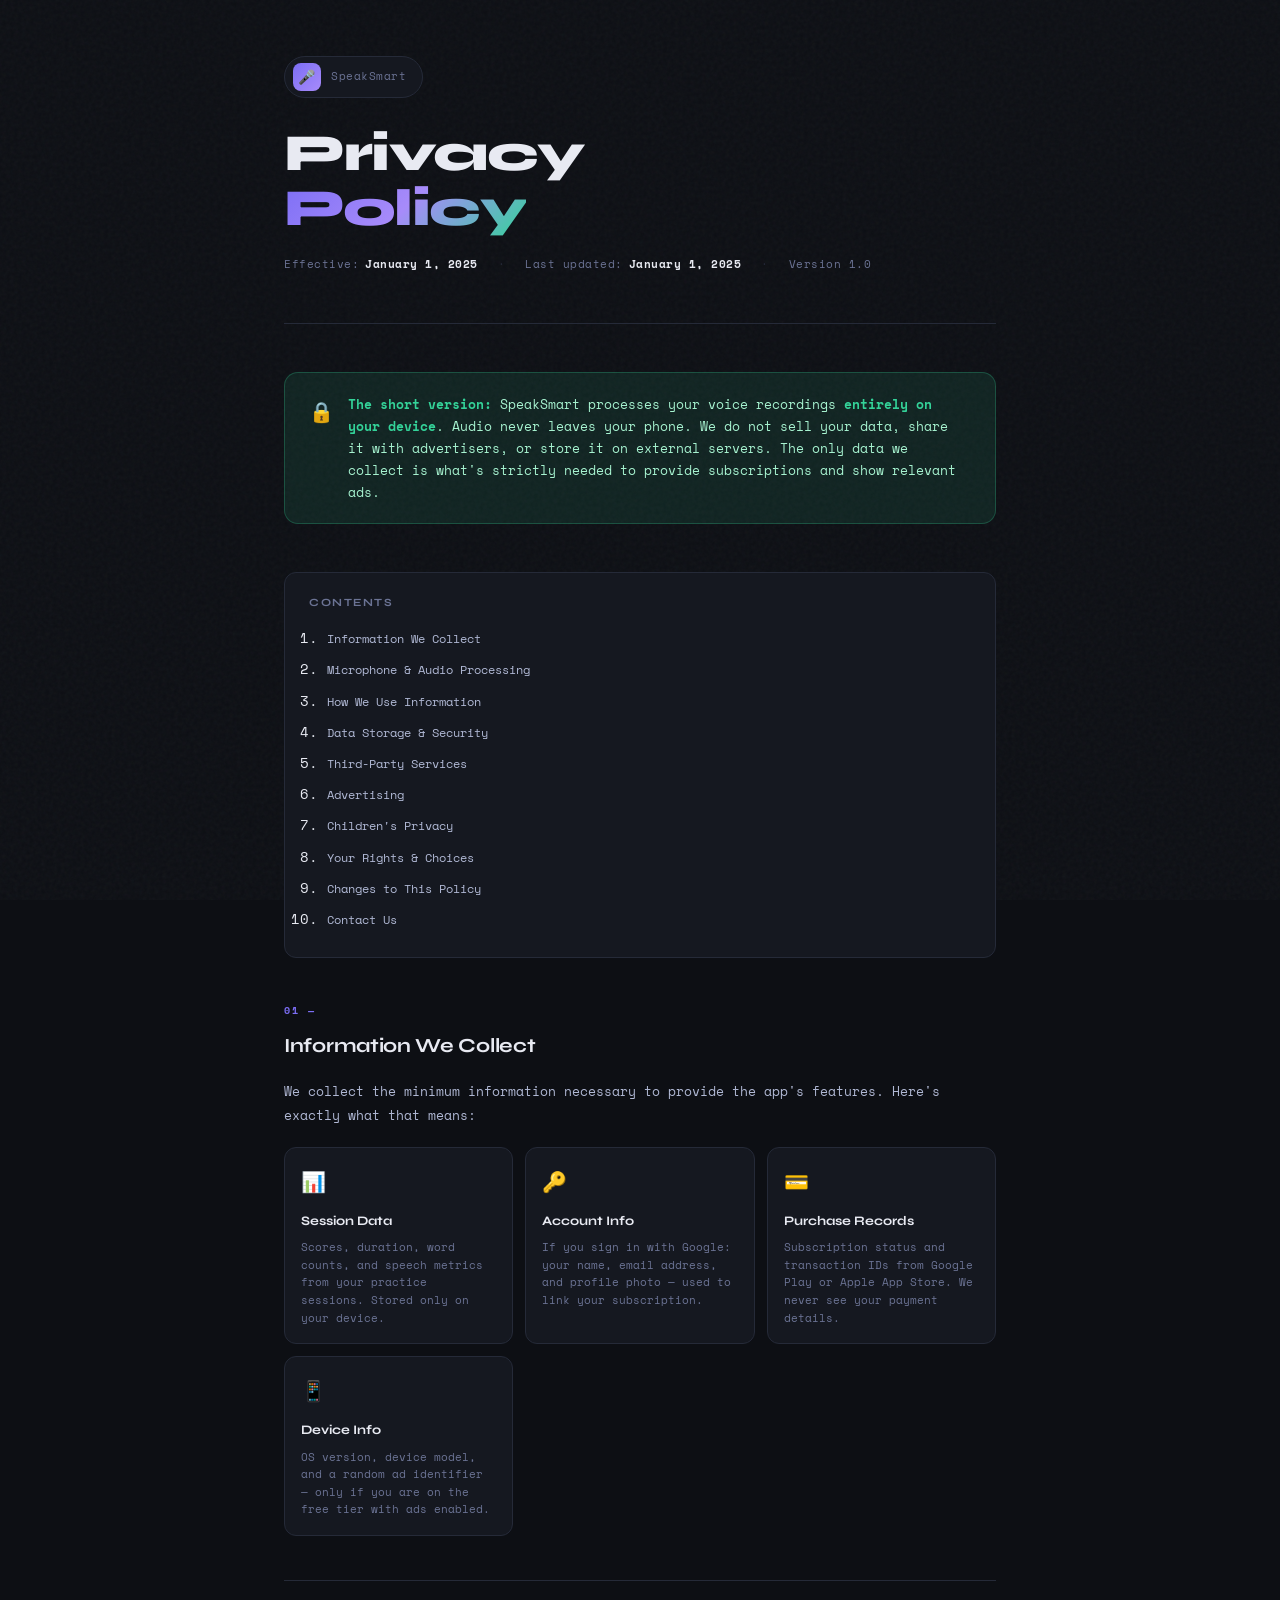
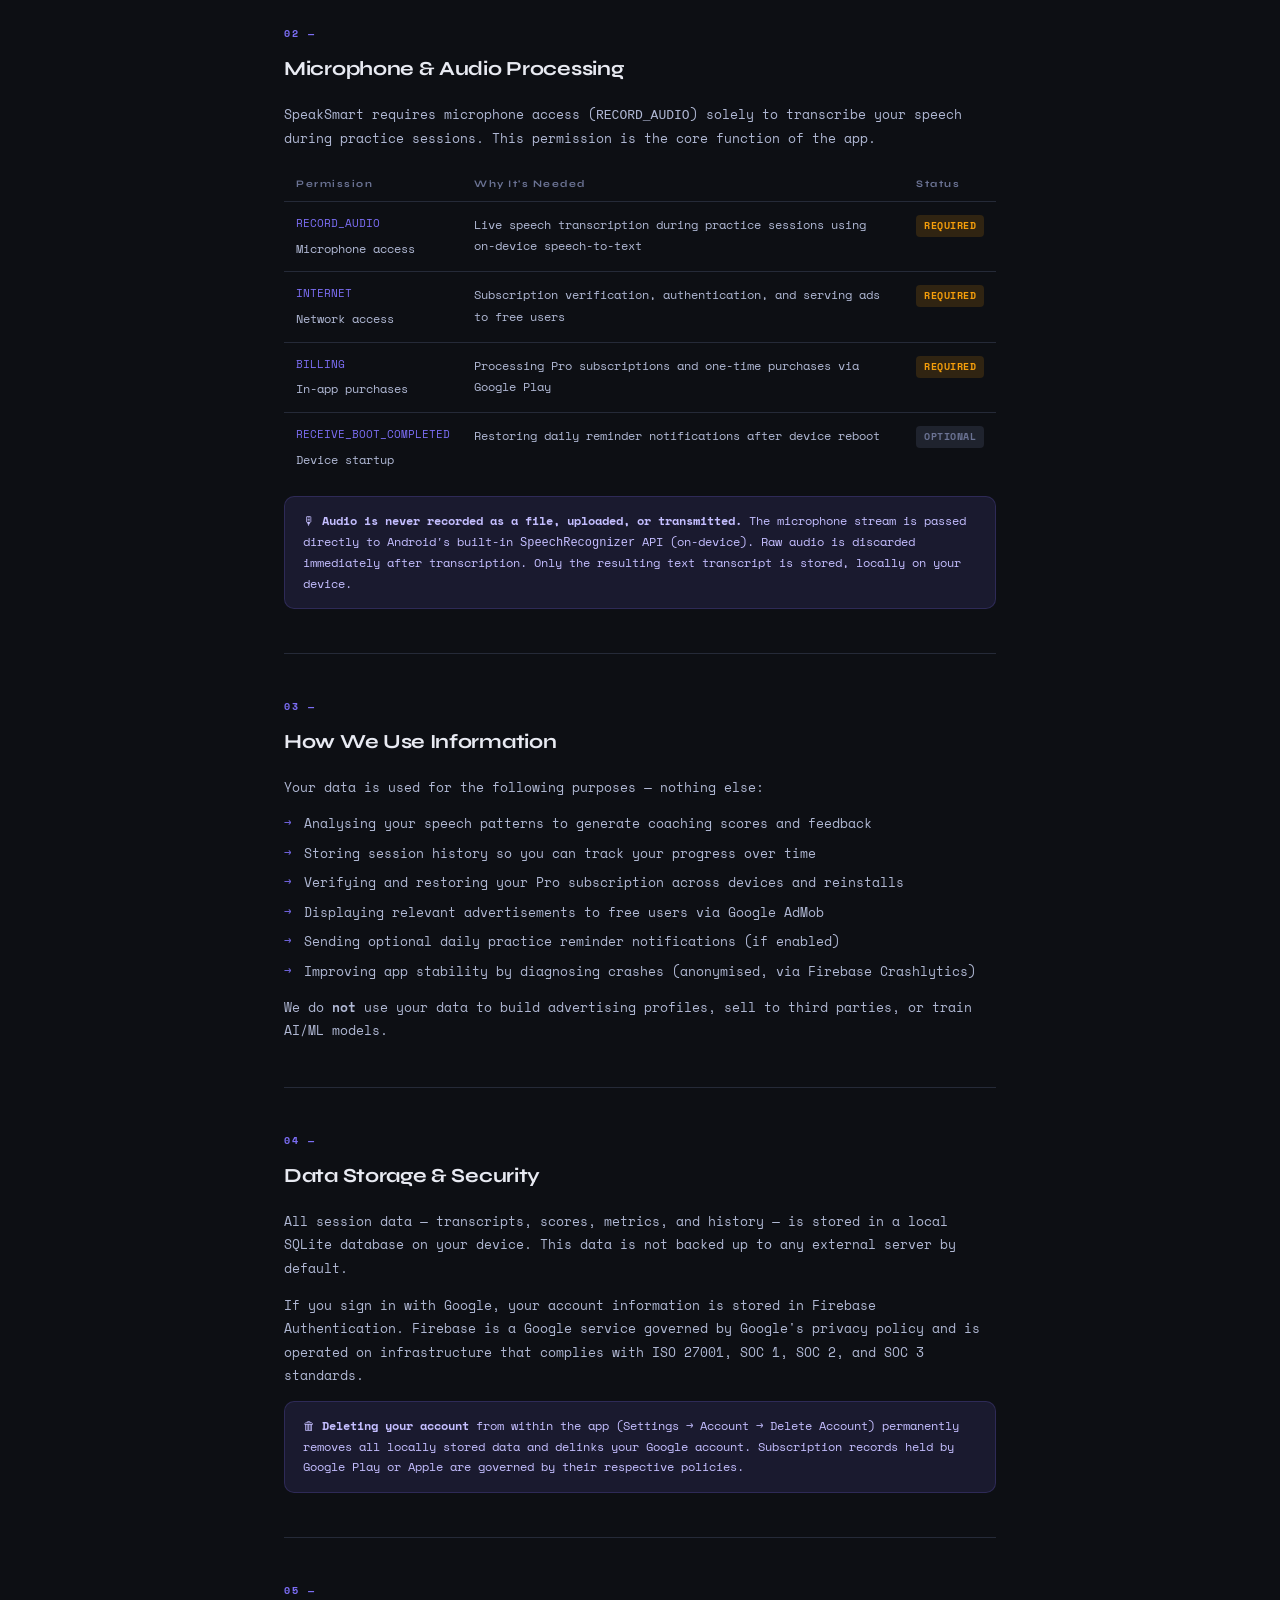
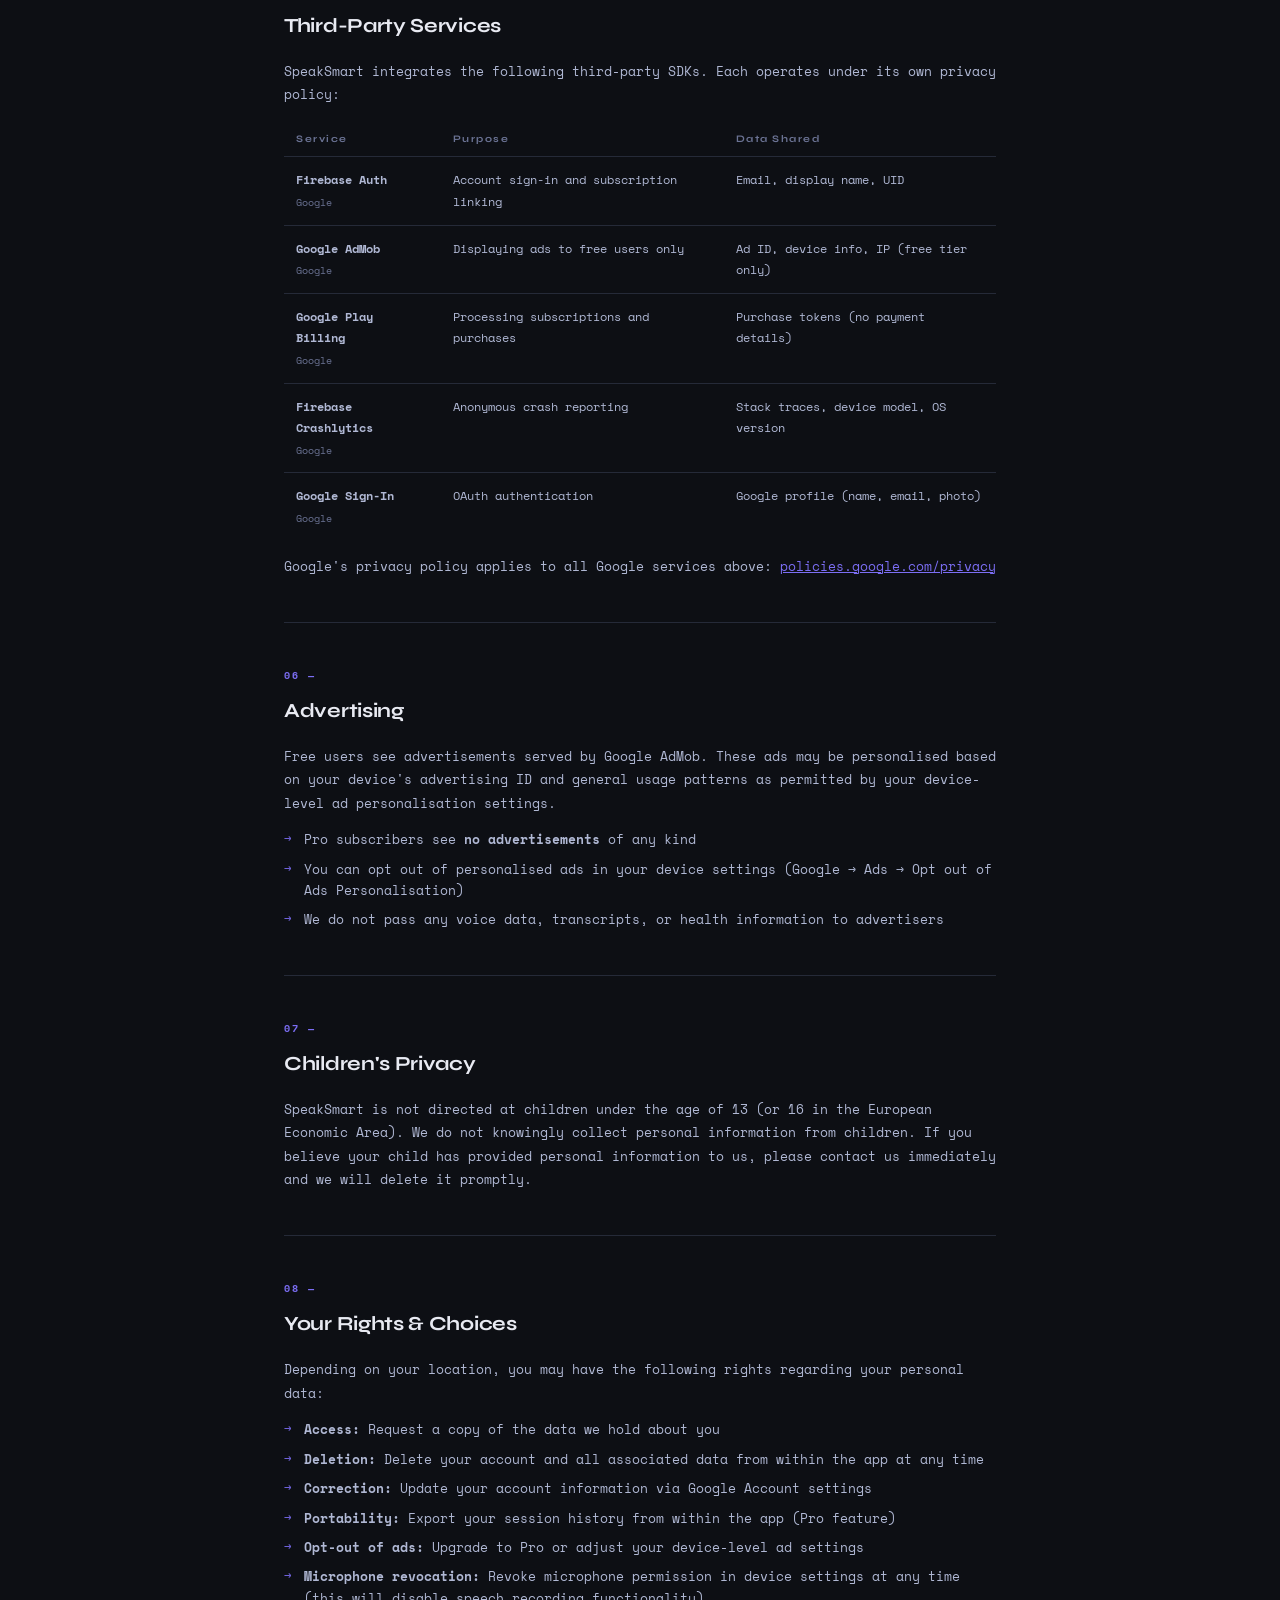
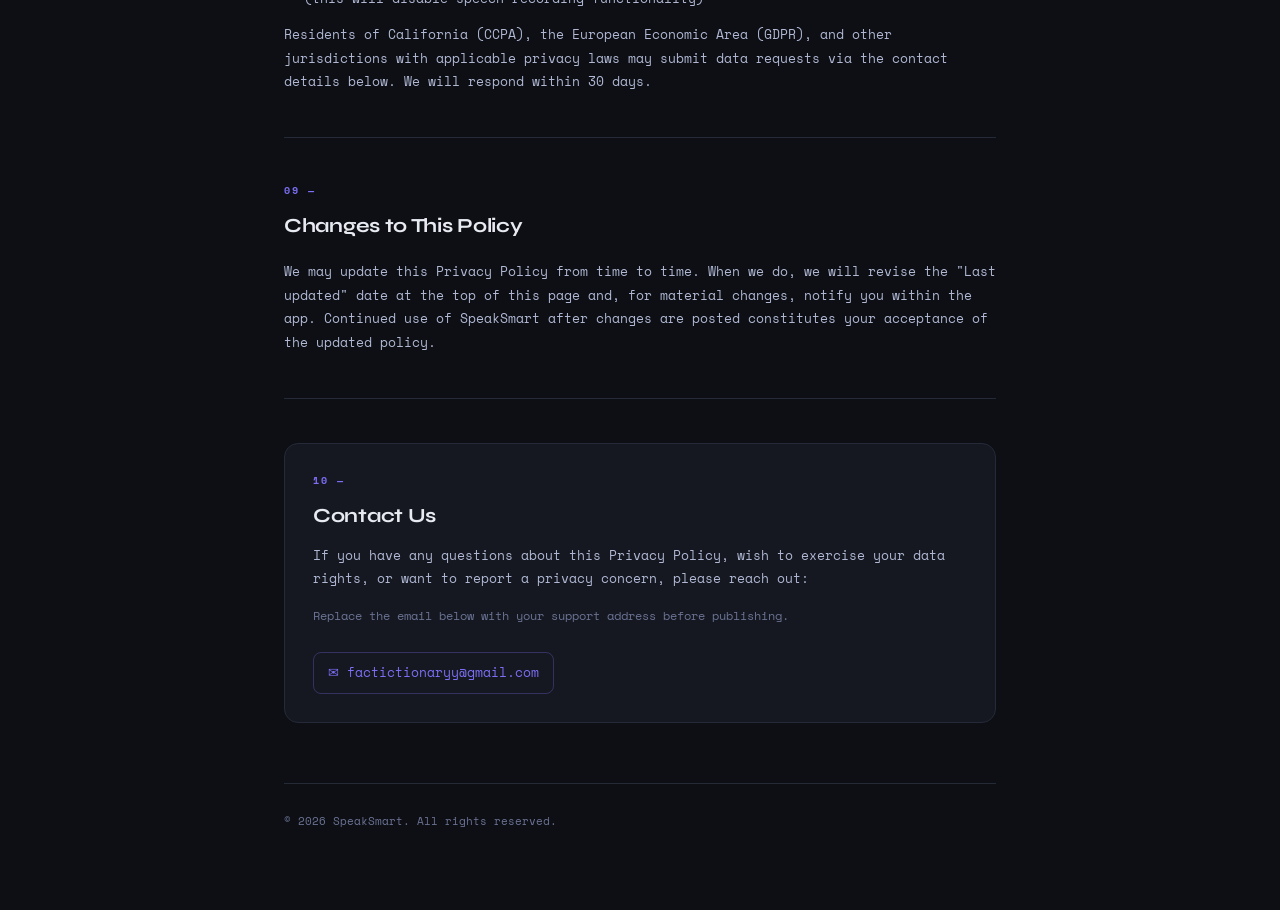
==== privacy-policy.html @ 4e5b14b7 "Create privacy-policy.html" ====
<!DOCTYPE html>
<html lang="en">
<head>
  <meta charset="UTF-8" />
  <meta name="viewport" content="width=device-width, initial-scale=1.0" />
  <title>Privacy Policy — SpeakSmart</title>
  <link rel="preconnect" href="https://fonts.googleapis.com" />
  <link rel="preconnect" href="https://fonts.gstatic.com" crossorigin />
  <link href="https://fonts.googleapis.com/css2?family=Syne:wght@400;600;700;800&family=Space+Mono:ital,wght@0,400;0,700;1,400&display=swap" rel="stylesheet" />
  <style>
    :root {
      --bg:          #0d0f14;
      --surface:     #151820;
      --surface2:    #1c2030;
      --border:      #252a38;
      --text:        #e8eaf2;
      --muted:       #6b7394;
      --accent:      #7c6ef5;
      --accent-soft: rgba(124,110,245,0.12);
      --green:       #34d399;
      --green-soft:  rgba(52,211,153,0.10);
      --warm:        #f59e0b;
    }

    *, *::before, *::after { box-sizing: border-box; margin: 0; padding: 0; }

    html { scroll-behavior: smooth; }

    body {
      background:  var(--bg);
      color:       var(--text);
      font-family: 'Space Mono', monospace;
      font-size:   14px;
      line-height: 1.8;
      min-height:  100vh;
    }

    /* ── noise overlay ── */
    body::before {
      content:  '';
      position: fixed;
      inset:    0;
      background-image: url("data:image/svg+xml,%3Csvg viewBox='0 0 256 256' xmlns='http://www.w3.org/2000/svg'%3E%3Cfilter id='noise'%3E%3CfeTurbulence type='fractalNoise' baseFrequency='0.9' numOctaves='4' stitchTiles='stitch'/%3E%3C/filter%3E%3Crect width='100%25' height='100%25' filter='url(%23noise)' opacity='0.04'/%3E%3C/svg%3E");
      pointer-events: none;
      z-index: 0;
    }

    /* ── layout ── */
    .wrapper {
      position:   relative;
      z-index:    1;
      max-width:  760px;
      margin:     0 auto;
      padding:    0 24px 80px;
    }

    /* ── header ── */
    header {
      padding:         56px 0 48px;
      border-bottom:   1px solid var(--border);
      margin-bottom:   48px;
    }

    .app-badge {
      display:        inline-flex;
      align-items:    center;
      gap:            10px;
      background:     var(--surface);
      border:         1px solid var(--border);
      border-radius:  40px;
      padding:        6px 16px 6px 8px;
      margin-bottom:  28px;
      font-size:      11px;
      color:          var(--muted);
      letter-spacing: 0.5px;
    }

    .app-badge .dot {
      width:         28px;
      height:        28px;
      border-radius: 8px;
      background:    linear-gradient(135deg, var(--accent), #a78bfa);
      display:       flex;
      align-items:   center;
      justify-content: center;
      font-size:     14px;
    }

    h1 {
      font-family:   'Syne', sans-serif;
      font-size:     clamp(32px, 6vw, 52px);
      font-weight:   800;
      line-height:   1.05;
      letter-spacing: -1.5px;
      color:         var(--text);
      margin-bottom: 16px;
    }

    h1 span {
      background:          linear-gradient(135deg, var(--accent), #a78bfa, var(--green));
      -webkit-background-clip: text;
      -webkit-text-fill-color: transparent;
      background-clip:     text;
    }

    .meta {
      display:        flex;
      gap:            20px;
      flex-wrap:      wrap;
      font-size:      11px;
      color:          var(--muted);
      letter-spacing: 0.5px;
      margin-top:     20px;
    }

    .meta span { display: flex; align-items: center; gap: 6px; }
    .meta .dot-sep { color: var(--border); }

    /* ── highlight box ── */
    .highlight-box {
      background:    var(--green-soft);
      border:        1px solid rgba(52,211,153,0.25);
      border-radius: 14px;
      padding:       20px 24px;
      margin-bottom: 48px;
      display:       flex;
      gap:           14px;
      align-items:   flex-start;
    }

    .highlight-box .icon { font-size: 20px; flex-shrink: 0; margin-top: 1px; }

    .highlight-box p {
      font-size:   13px;
      color:       #a7f3d0;
      line-height: 1.7;
    }

    .highlight-box strong { color: var(--green); }

    /* ── sections ── */
    section {
      margin-bottom: 44px;
    }

    .section-num {
      font-size:      10px;
      letter-spacing: 2px;
      color:          var(--accent);
      font-weight:    700;
      margin-bottom:  8px;
      display:        block;
    }

    h2 {
      font-family:   'Syne', sans-serif;
      font-size:     20px;
      font-weight:   700;
      color:         var(--text);
      margin-bottom: 16px;
      letter-spacing: -0.3px;
    }

    p {
      color:         #b0b8d4;
      margin-bottom: 14px;
      font-size:     13px;
    }

    p:last-child { margin-bottom: 0; }

    /* ── cards ── */
    .card-grid {
      display:               grid;
      grid-template-columns: repeat(auto-fit, minmax(200px, 1fr));
      gap:                   12px;
      margin-top:            20px;
    }

    .card {
      background:    var(--surface);
      border:        1px solid var(--border);
      border-radius: 12px;
      padding:       16px;
    }

    .card .card-icon { font-size: 20px; margin-bottom: 10px; display: block; }

    .card .card-title {
      font-family:   'Syne', sans-serif;
      font-size:     13px;
      font-weight:   700;
      color:         var(--text);
      margin-bottom: 6px;
    }

    .card p {
      font-size:   11px;
      color:       var(--muted);
      line-height: 1.6;
      margin:      0;
    }

    /* ── permission table ── */
    .perm-table {
      width:         100%;
      border-collapse: collapse;
      margin-top:    16px;
      font-size:     12px;
    }

    .perm-table th {
      text-align:     left;
      font-family:    'Syne', sans-serif;
      font-size:      10px;
      letter-spacing: 1.5px;
      color:          var(--muted);
      padding:        8px 12px;
      border-bottom:  1px solid var(--border);
    }

    .perm-table td {
      padding:       12px;
      border-bottom: 1px solid var(--border);
      color:         #b0b8d4;
      vertical-align: top;
    }

    .perm-table tr:last-child td { border-bottom: none; }

    .perm-table tr:hover td { background: var(--surface); }

    .badge {
      display:        inline-block;
      padding:        2px 8px;
      border-radius:  4px;
      font-size:      10px;
      font-weight:    700;
      letter-spacing: 0.5px;
      white-space:    nowrap;
    }

    .badge-required {
      background: rgba(245,158,11,0.15);
      color:      var(--warm);
    }

    .badge-optional {
      background: rgba(107,115,148,0.2);
      color:      var(--muted);
    }

    .perm-name {
      font-family: 'Space Mono', monospace;
      font-size:   11px;
      color:       var(--accent);
      display:     block;
      margin-bottom: 4px;
    }

    /* ── inline highlight ── */
    .inline-highlight {
      background:    var(--accent-soft);
      border:        1px solid rgba(124,110,245,0.2);
      border-radius: 10px;
      padding:       14px 18px;
      margin:        14px 0;
    }

    .inline-highlight p {
      font-size:   12px;
      color:       #c4beff;
      margin:      0;
      line-height: 1.7;
    }

    /* ── list ── */
    ul {
      list-style: none;
      margin:     10px 0 14px;
    }

    ul li {
      position:    relative;
      padding-left: 20px;
      font-size:   13px;
      color:       #b0b8d4;
      margin-bottom: 8px;
      line-height: 1.65;
    }

    ul li::before {
      content:    '→';
      position:   absolute;
      left:       0;
      color:      var(--accent);
      font-size:  12px;
    }

    /* ── divider ── */
    .divider {
      border:        none;
      border-top:    1px solid var(--border);
      margin:        44px 0;
    }

    /* ── contact block ── */
    .contact-block {
      background:    var(--surface);
      border:        1px solid var(--border);
      border-radius: 14px;
      padding:       28px;
    }

    .contact-block h2 { margin-bottom: 10px; }

    .contact-link {
      display:        inline-flex;
      align-items:    center;
      gap:            8px;
      color:          var(--accent);
      font-size:      13px;
      text-decoration: none;
      border:         1px solid rgba(124,110,245,0.3);
      border-radius:  8px;
      padding:        8px 14px;
      margin-top:     12px;
      transition:     background 0.15s, border-color 0.15s;
    }

    .contact-link:hover {
      background:   var(--accent-soft);
      border-color: var(--accent);
    }

    /* ── footer ── */
    footer {
      border-top:     1px solid var(--border);
      margin-top:     60px;
      padding-top:    28px;
      display:        flex;
      justify-content: space-between;
      align-items:    center;
      flex-wrap:      wrap;
      gap:            12px;
      font-size:      11px;
      color:          var(--muted);
    }

    /* ── toc ── */
    .toc {
      background:    var(--surface);
      border:        1px solid var(--border);
      border-radius: 12px;
      padding:       20px 24px;
      margin-bottom: 44px;
    }

    .toc-title {
      font-family:    'Syne', sans-serif;
      font-size:      11px;
      font-weight:    700;
      letter-spacing: 1.5px;
      color:          var(--muted);
      margin-bottom:  12px;
      display:        block;
    }

    .toc ol {
      list-style:   decimal;
      padding-left: 18px;
    }

    .toc ol li {
      padding-left: 0;
      margin-bottom: 6px;
    }

    .toc ol li::before { display: none; }

    .toc a {
      color:           #b0b8d4;
      text-decoration: none;
      font-size:       12px;
      transition:      color 0.1s;
    }

    .toc a:hover { color: var(--accent); }

    /* ── scroll reveal ── */
    @keyframes fadeUp {
      from { opacity: 0; transform: translateY(18px); }
      to   { opacity: 1; transform: translateY(0); }
    }

    .wrapper > * {
      animation: fadeUp 0.5s ease both;
    }

    header       { animation-delay: 0.05s; }
    .highlight-box { animation-delay: 0.12s; }
    .toc         { animation-delay: 0.18s; }
    section      { animation-delay: 0.22s; }

    @media (max-width: 600px) {
      header { padding: 36px 0 32px; }
      .card-grid { grid-template-columns: 1fr; }
      .perm-table { font-size: 11px; }
      footer { flex-direction: column; align-items: flex-start; }
    }
  </style>
</head>
<body>
<div class="wrapper">

  <!-- HEADER -->
  <header>
    <div class="app-badge">
      <span class="dot">🎤</span>
      SpeakSmart
    </div>
    <h1>Privacy<br /><span>Policy</span></h1>
    <div class="meta">
      <span>Effective: <strong style="color:var(--text)">January 1, 2025</strong></span>
      <span class="dot-sep">·</span>
      <span>Last updated: <strong style="color:var(--text)">January 1, 2025</strong></span>
      <span class="dot-sep">·</span>
      <span>Version 1.0</span>
    </div>
  </header>

  <!-- TLDR -->
  <div class="highlight-box">
    <span class="icon">🔒</span>
    <p>
      <strong>The short version:</strong> SpeakSmart processes your voice recordings
      <strong>entirely on your device</strong>. Audio never leaves your phone.
      We do not sell your data, share it with advertisers, or store it on external servers.
      The only data we collect is what's strictly needed to provide subscriptions and show relevant ads.
    </p>
  </div>

  <!-- TABLE OF CONTENTS -->
  <div class="toc">
    <span class="toc-title">CONTENTS</span>
    <ol>
      <li><a href="#s1">Information We Collect</a></li>
      <li><a href="#s2">Microphone & Audio Processing</a></li>
      <li><a href="#s3">How We Use Information</a></li>
      <li><a href="#s4">Data Storage & Security</a></li>
      <li><a href="#s5">Third-Party Services</a></li>
      <li><a href="#s6">Advertising</a></li>
      <li><a href="#s7">Children's Privacy</a></li>
      <li><a href="#s8">Your Rights & Choices</a></li>
      <li><a href="#s9">Changes to This Policy</a></li>
      <li><a href="#s10">Contact Us</a></li>
    </ol>
  </div>

  <!-- S1 -->
  <section id="s1">
    <span class="section-num">01 —</span>
    <h2>Information We Collect</h2>
    <p>We collect the minimum information necessary to provide the app's features. Here's exactly what that means:</p>

    <div class="card-grid">
      <div class="card">
        <span class="card-icon">📊</span>
        <div class="card-title">Session Data</div>
        <p>Scores, duration, word counts, and speech metrics from your practice sessions. Stored only on your device.</p>
      </div>
      <div class="card">
        <span class="card-icon">🔑</span>
        <div class="card-title">Account Info</div>
        <p>If you sign in with Google: your name, email address, and profile photo — used to link your subscription.</p>
      </div>
      <div class="card">
        <span class="card-icon">💳</span>
        <div class="card-title">Purchase Records</div>
        <p>Subscription status and transaction IDs from Google Play or Apple App Store. We never see your payment details.</p>
      </div>
      <div class="card">
        <span class="card-icon">📱</span>
        <div class="card-title">Device Info</div>
        <p>OS version, device model, and a random ad identifier — only if you are on the free tier with ads enabled.</p>
      </div>
    </div>
  </section>

  <hr class="divider" />

  <!-- S2 -->
  <section id="s2">
    <span class="section-num">02 —</span>
    <h2>Microphone &amp; Audio Processing</h2>
    <p>
      SpeakSmart requires microphone access (<code>RECORD_AUDIO</code>) solely to transcribe your speech
      during practice sessions. This permission is the core function of the app.
    </p>

    <table class="perm-table">
      <thead>
        <tr>
          <th>Permission</th>
          <th>Why It's Needed</th>
          <th>Status</th>
        </tr>
      </thead>
      <tbody>
        <tr>
          <td>
            <span class="perm-name">RECORD_AUDIO</span>
            Microphone access
          </td>
          <td>Live speech transcription during practice sessions using on-device speech-to-text</td>
          <td><span class="badge badge-required">REQUIRED</span></td>
        </tr>
        <tr>
          <td>
            <span class="perm-name">INTERNET</span>
            Network access
          </td>
          <td>Subscription verification, authentication, and serving ads to free users</td>
          <td><span class="badge badge-required">REQUIRED</span></td>
        </tr>
        <tr>
          <td>
            <span class="perm-name">BILLING</span>
            In-app purchases
          </td>
          <td>Processing Pro subscriptions and one-time purchases via Google Play</td>
          <td><span class="badge badge-required">REQUIRED</span></td>
        </tr>
        <tr>
          <td>
            <span class="perm-name">RECEIVE_BOOT_COMPLETED</span>
            Device startup
          </td>
          <td>Restoring daily reminder notifications after device reboot</td>
          <td><span class="badge badge-optional">OPTIONAL</span></td>
        </tr>
      </tbody>
    </table>

    <div class="inline-highlight">
      <p>
        🎙 <strong>Audio is never recorded as a file, uploaded, or transmitted.</strong>
        The microphone stream is passed directly to Android's built-in
        <code>SpeechRecognizer</code> API (on-device). Raw audio is discarded immediately
        after transcription. Only the resulting text transcript is stored, locally on your device.
      </p>
    </div>
  </section>

  <hr class="divider" />

  <!-- S3 -->
  <section id="s3">
    <span class="section-num">03 —</span>
    <h2>How We Use Information</h2>
    <p>Your data is used for the following purposes — nothing else:</p>
    <ul>
      <li>Analysing your speech patterns to generate coaching scores and feedback</li>
      <li>Storing session history so you can track your progress over time</li>
      <li>Verifying and restoring your Pro subscription across devices and reinstalls</li>
      <li>Displaying relevant advertisements to free users via Google AdMob</li>
      <li>Sending optional daily practice reminder notifications (if enabled)</li>
      <li>Improving app stability by diagnosing crashes (anonymised, via Firebase Crashlytics)</li>
    </ul>
    <p>We do <strong>not</strong> use your data to build advertising profiles, sell to third parties, or train AI/ML models.</p>
  </section>

  <hr class="divider" />

  <!-- S4 -->
  <section id="s4">
    <span class="section-num">04 —</span>
    <h2>Data Storage &amp; Security</h2>
    <p>
      All session data — transcripts, scores, metrics, and history — is stored in a local
      SQLite database on your device. This data is not backed up to any external server by default.
    </p>
    <p>
      If you sign in with Google, your account information is stored in Firebase Authentication.
      Firebase is a Google service governed by Google's privacy policy and is operated on
      infrastructure that complies with ISO 27001, SOC 1, SOC 2, and SOC 3 standards.
    </p>
    <div class="inline-highlight">
      <p>
        🗑 <strong>Deleting your account</strong> from within the app (Settings → Account → Delete Account)
        permanently removes all locally stored data and delinks your Google account.
        Subscription records held by Google Play or Apple are governed by their respective policies.
      </p>
    </div>
  </section>

  <hr class="divider" />

  <!-- S5 -->
  <section id="s5">
    <span class="section-num">05 —</span>
    <h2>Third-Party Services</h2>
    <p>SpeakSmart integrates the following third-party SDKs. Each operates under its own privacy policy:</p>

    <table class="perm-table">
      <thead>
        <tr>
          <th>Service</th>
          <th>Purpose</th>
          <th>Data Shared</th>
        </tr>
      </thead>
      <tbody>
        <tr>
          <td><strong>Firebase Auth</strong><br /><small style="color:var(--muted)">Google</small></td>
          <td>Account sign-in and subscription linking</td>
          <td>Email, display name, UID</td>
        </tr>
        <tr>
          <td><strong>Google AdMob</strong><br /><small style="color:var(--muted)">Google</small></td>
          <td>Displaying ads to free users only</td>
          <td>Ad ID, device info, IP (free tier only)</td>
        </tr>
        <tr>
          <td><strong>Google Play Billing</strong><br /><small style="color:var(--muted)">Google</small></td>
          <td>Processing subscriptions and purchases</td>
          <td>Purchase tokens (no payment details)</td>
        </tr>
        <tr>
          <td><strong>Firebase Crashlytics</strong><br /><small style="color:var(--muted)">Google</small></td>
          <td>Anonymous crash reporting</td>
          <td>Stack traces, device model, OS version</td>
        </tr>
        <tr>
          <td><strong>Google Sign-In</strong><br /><small style="color:var(--muted)">Google</small></td>
          <td>OAuth authentication</td>
          <td>Google profile (name, email, photo)</td>
        </tr>
      </tbody>
    </table>

    <p style="margin-top:14px">Google's privacy policy applies to all Google services above: <a href="https://policies.google.com/privacy" style="color:var(--accent)">policies.google.com/privacy</a></p>
  </section>

  <hr class="divider" />

  <!-- S6 -->
  <section id="s6">
    <span class="section-num">06 —</span>
    <h2>Advertising</h2>
    <p>
      Free users see advertisements served by Google AdMob. These ads may be personalised
      based on your device's advertising ID and general usage patterns as permitted by your
      device-level ad personalisation settings.
    </p>
    <ul>
      <li>Pro subscribers see <strong>no advertisements</strong> of any kind</li>
      <li>You can opt out of personalised ads in your device settings (Google → Ads → Opt out of Ads Personalisation)</li>
      <li>We do not pass any voice data, transcripts, or health information to advertisers</li>
    </ul>
  </section>

  <hr class="divider" />

  <!-- S7 -->
  <section id="s7">
    <span class="section-num">07 —</span>
    <h2>Children's Privacy</h2>
    <p>
      SpeakSmart is not directed at children under the age of 13 (or 16 in the European Economic Area).
      We do not knowingly collect personal information from children. If you believe your child has
      provided personal information to us, please contact us immediately and we will delete it promptly.
    </p>
  </section>

  <hr class="divider" />

  <!-- S8 -->
  <section id="s8">
    <span class="section-num">08 —</span>
    <h2>Your Rights &amp; Choices</h2>
    <p>Depending on your location, you may have the following rights regarding your personal data:</p>
    <ul>
      <li><strong>Access:</strong> Request a copy of the data we hold about you</li>
      <li><strong>Deletion:</strong> Delete your account and all associated data from within the app at any time</li>
      <li><strong>Correction:</strong> Update your account information via Google Account settings</li>
      <li><strong>Portability:</strong> Export your session history from within the app (Pro feature)</li>
      <li><strong>Opt-out of ads:</strong> Upgrade to Pro or adjust your device-level ad settings</li>
      <li><strong>Microphone revocation:</strong> Revoke microphone permission in device settings at any time (this will disable speech recording functionality)</li>
    </ul>
    <p>
      Residents of California (CCPA), the European Economic Area (GDPR), and other jurisdictions
      with applicable privacy laws may submit data requests via the contact details below.
      We will respond within 30 days.
    </p>
  </section>

  <hr class="divider" />

  <!-- S9 -->
  <section id="s9">
    <span class="section-num">09 —</span>
    <h2>Changes to This Policy</h2>
    <p>
      We may update this Privacy Policy from time to time. When we do, we will revise the
      "Last updated" date at the top of this page and, for material changes, notify you
      within the app. Continued use of SpeakSmart after changes are posted constitutes
      your acceptance of the updated policy.
    </p>
  </section>

  <hr class="divider" />

  <!-- S10 -->
  <section id="s10">
    <div class="contact-block">
      <span class="section-num">10 —</span>
      <h2>Contact Us</h2>
      <p>
        If you have any questions about this Privacy Policy, wish to exercise your data rights,
        or want to report a privacy concern, please reach out:
      </p>
      <p style="color:var(--muted);font-size:12px;margin-top:10px">
        Replace the email below with your support address before publishing.
      </p>
      <a class="contact-link" href="mailto:factictionaryy@gmail.com">
        ✉ factictionaryy@gmail.com
      </a>
    </div>
  </section>

  <!-- FOOTER -->
  <footer>
    <span>© 2026 SpeakSmart. All rights reserved.</span>
  </footer>

</div>
</body>
</html>
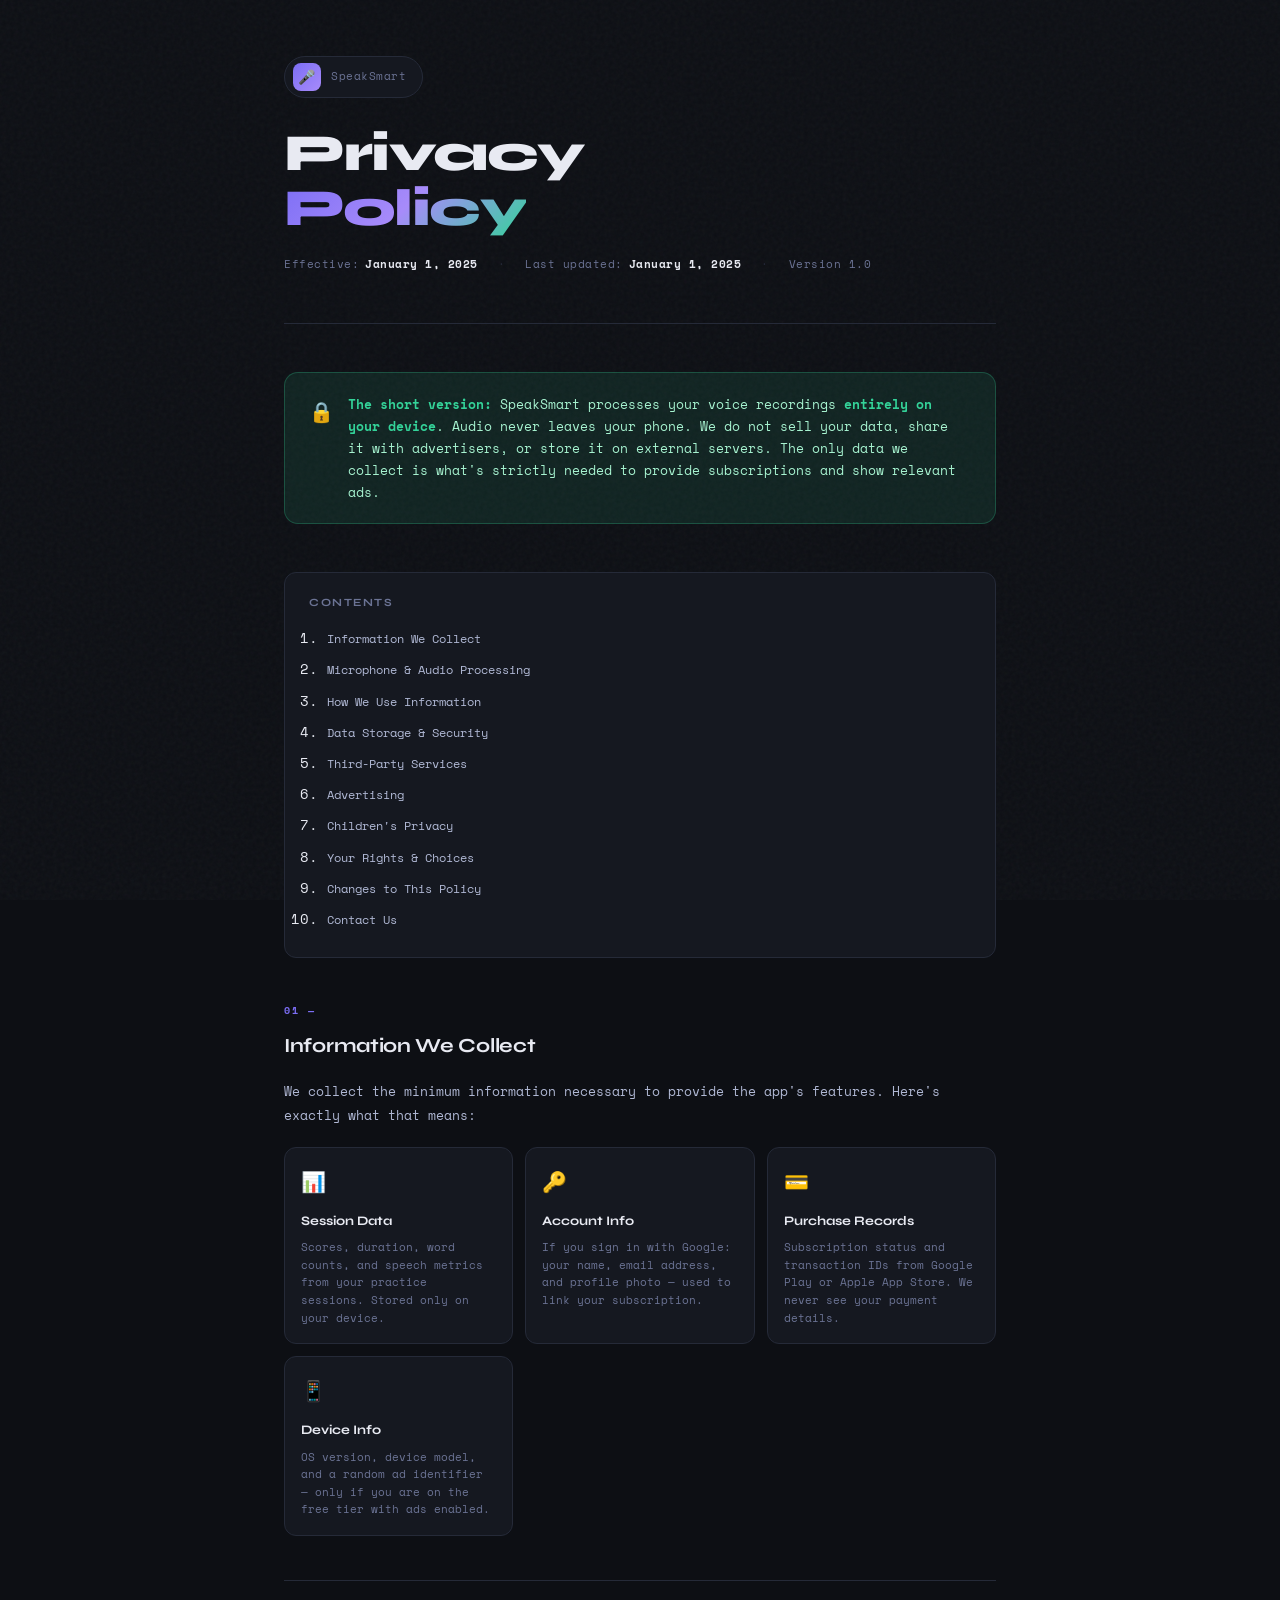
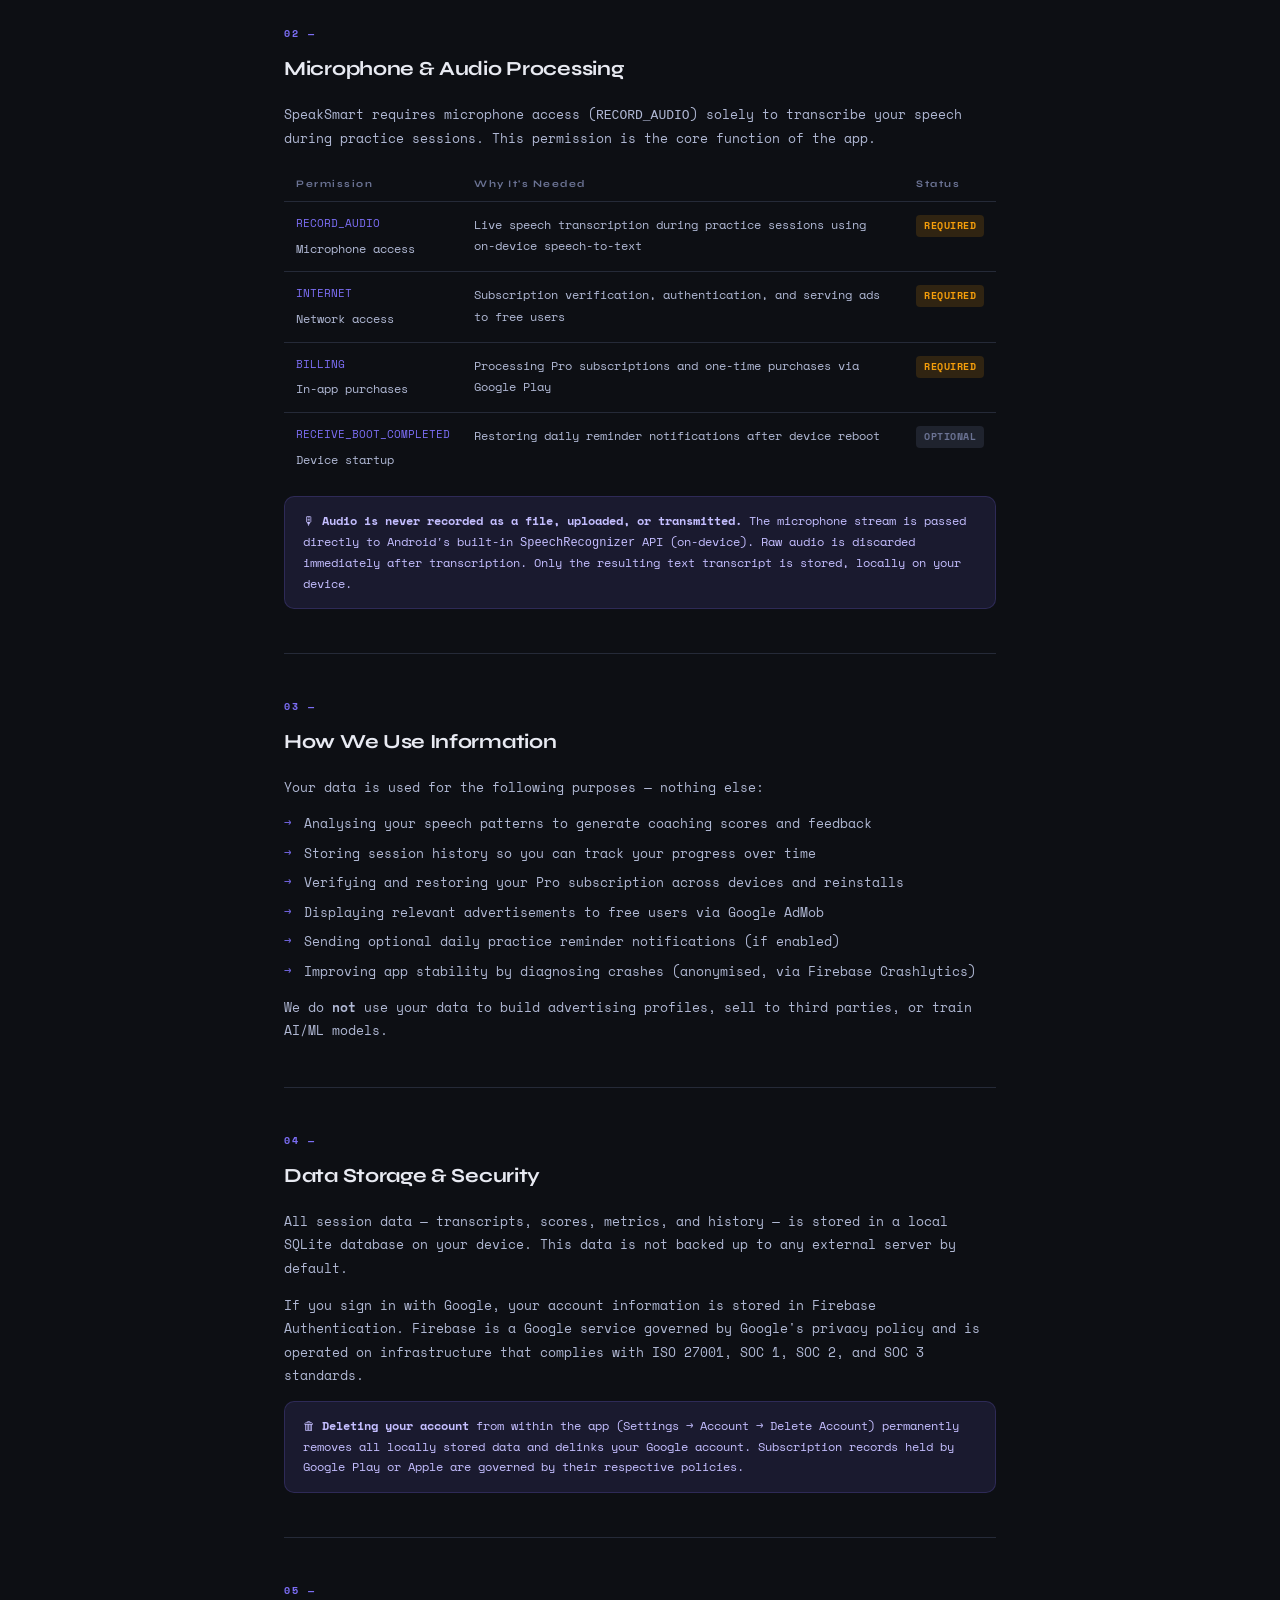
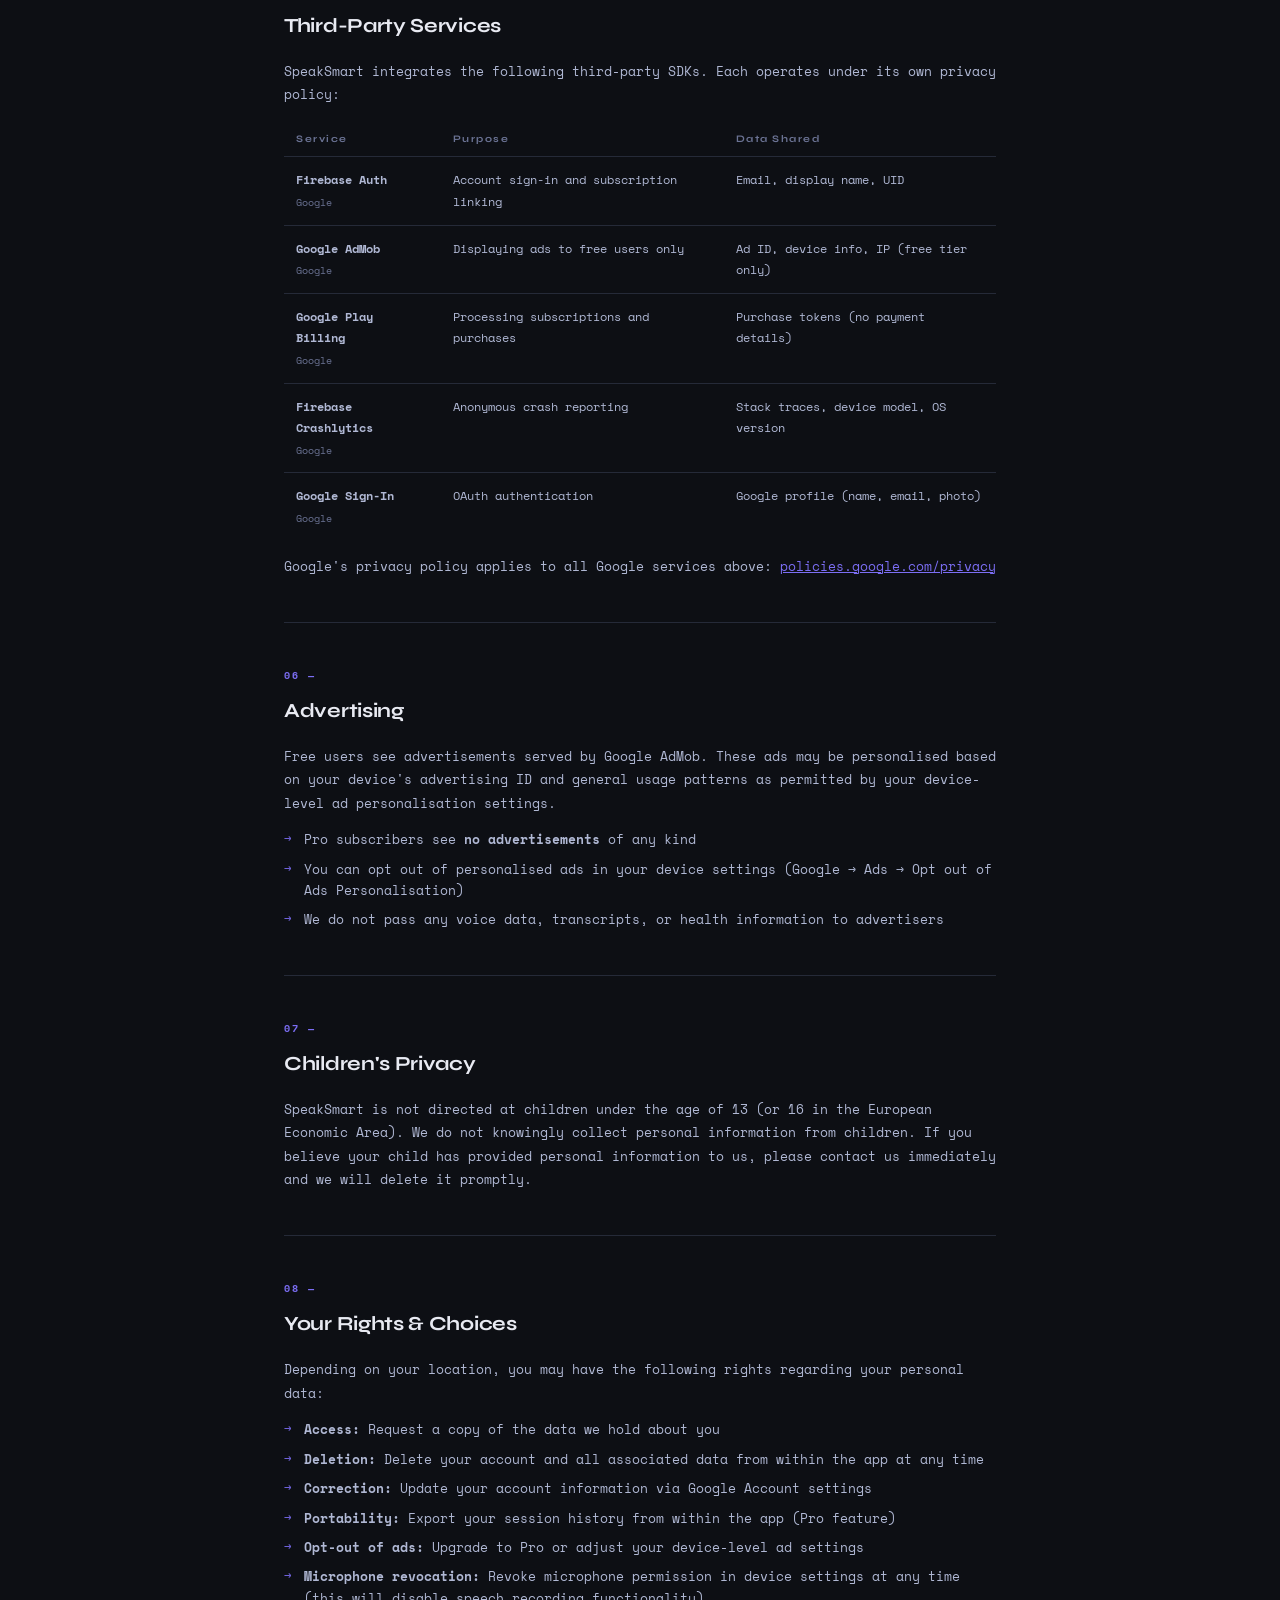
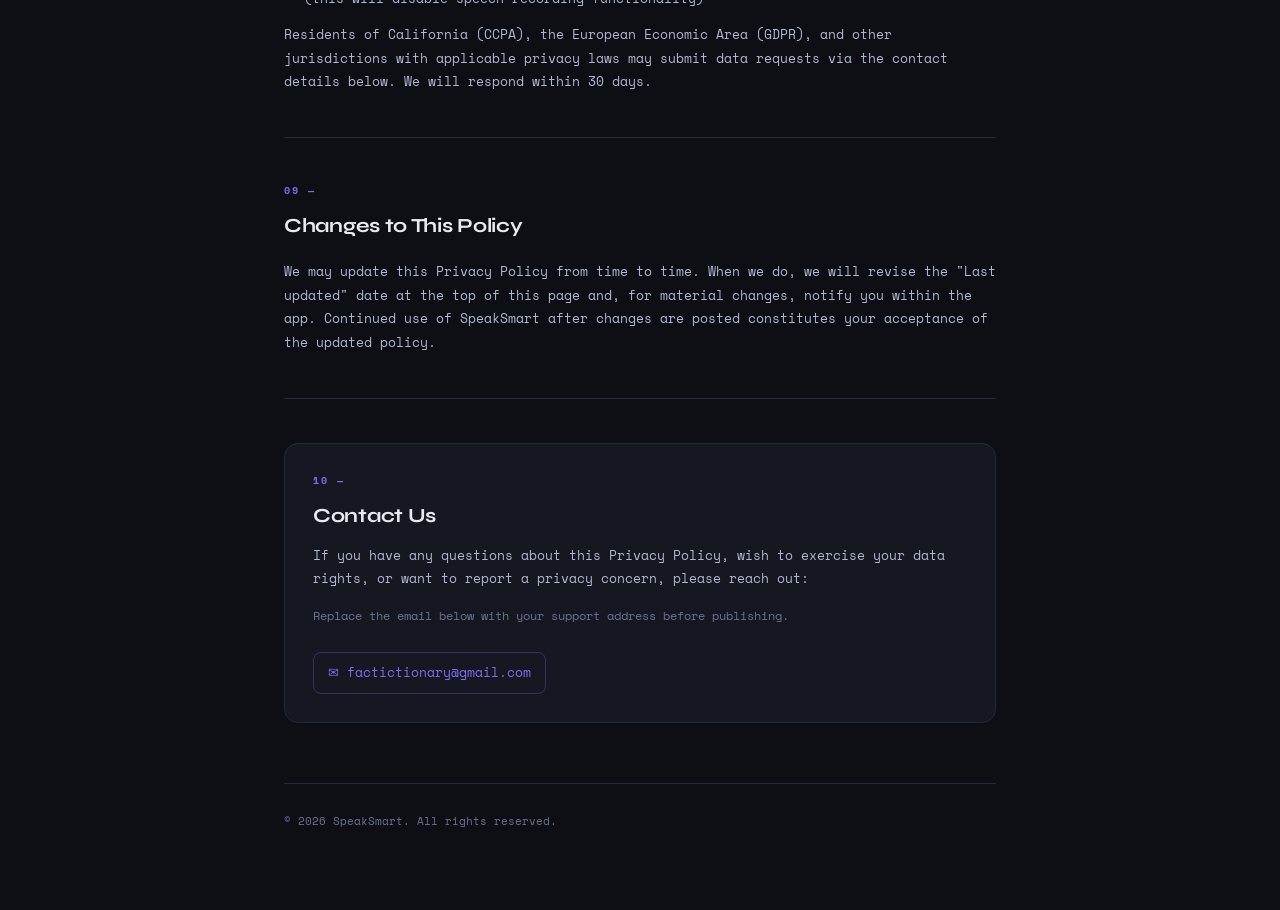
==== commit 713f3645: "Update privacy-policy.html" ====
--- a/privacy-policy.html
+++ b/privacy-policy.html
@@ -723,8 +723,8 @@
       <p style="color:var(--muted);font-size:12px;margin-top:10px">
         Replace the email below with your support address before publishing.
       </p>
-      <a class="contact-link" href="mailto:factictionaryy@gmail.com">
-        ✉ factictionaryy@gmail.com
+      <a class="contact-link" href="mailto:factictionary@gmail.com">
+        ✉ factictionary@gmail.com
       </a>
     </div>
   </section>
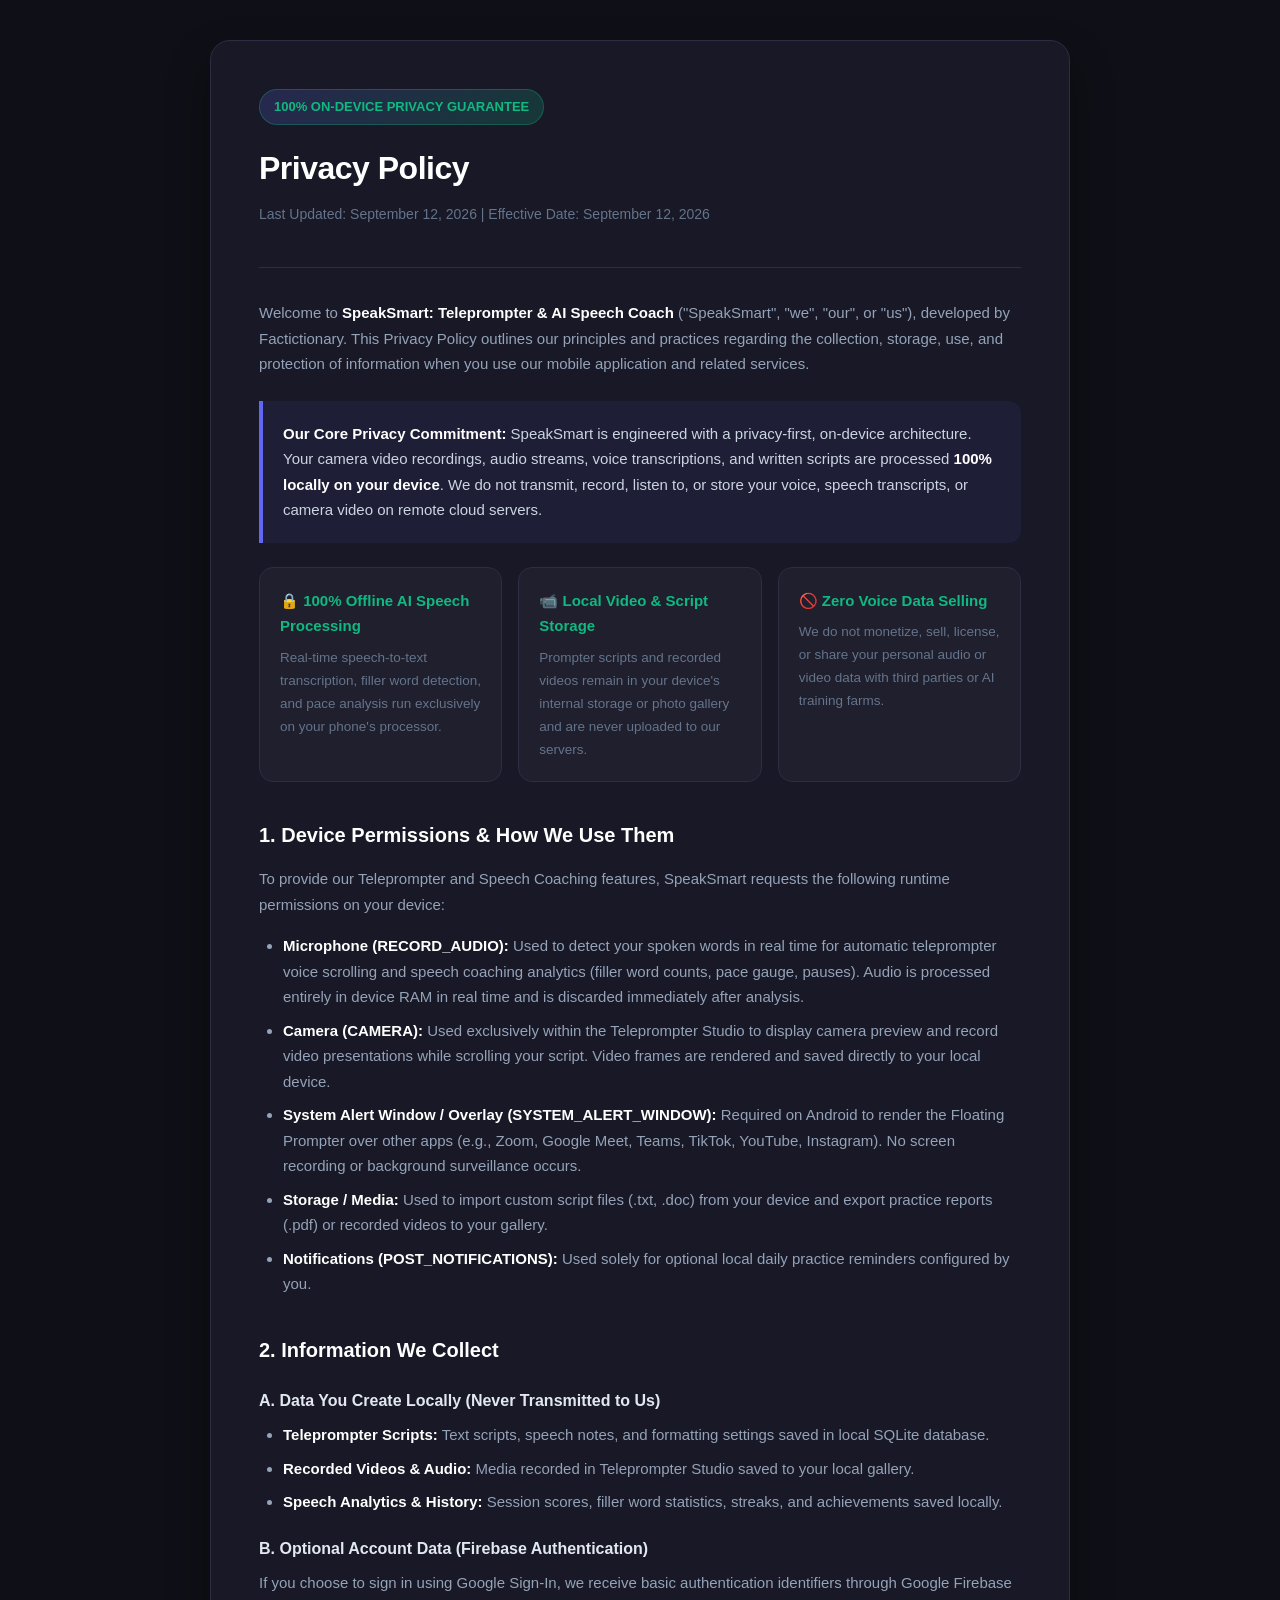
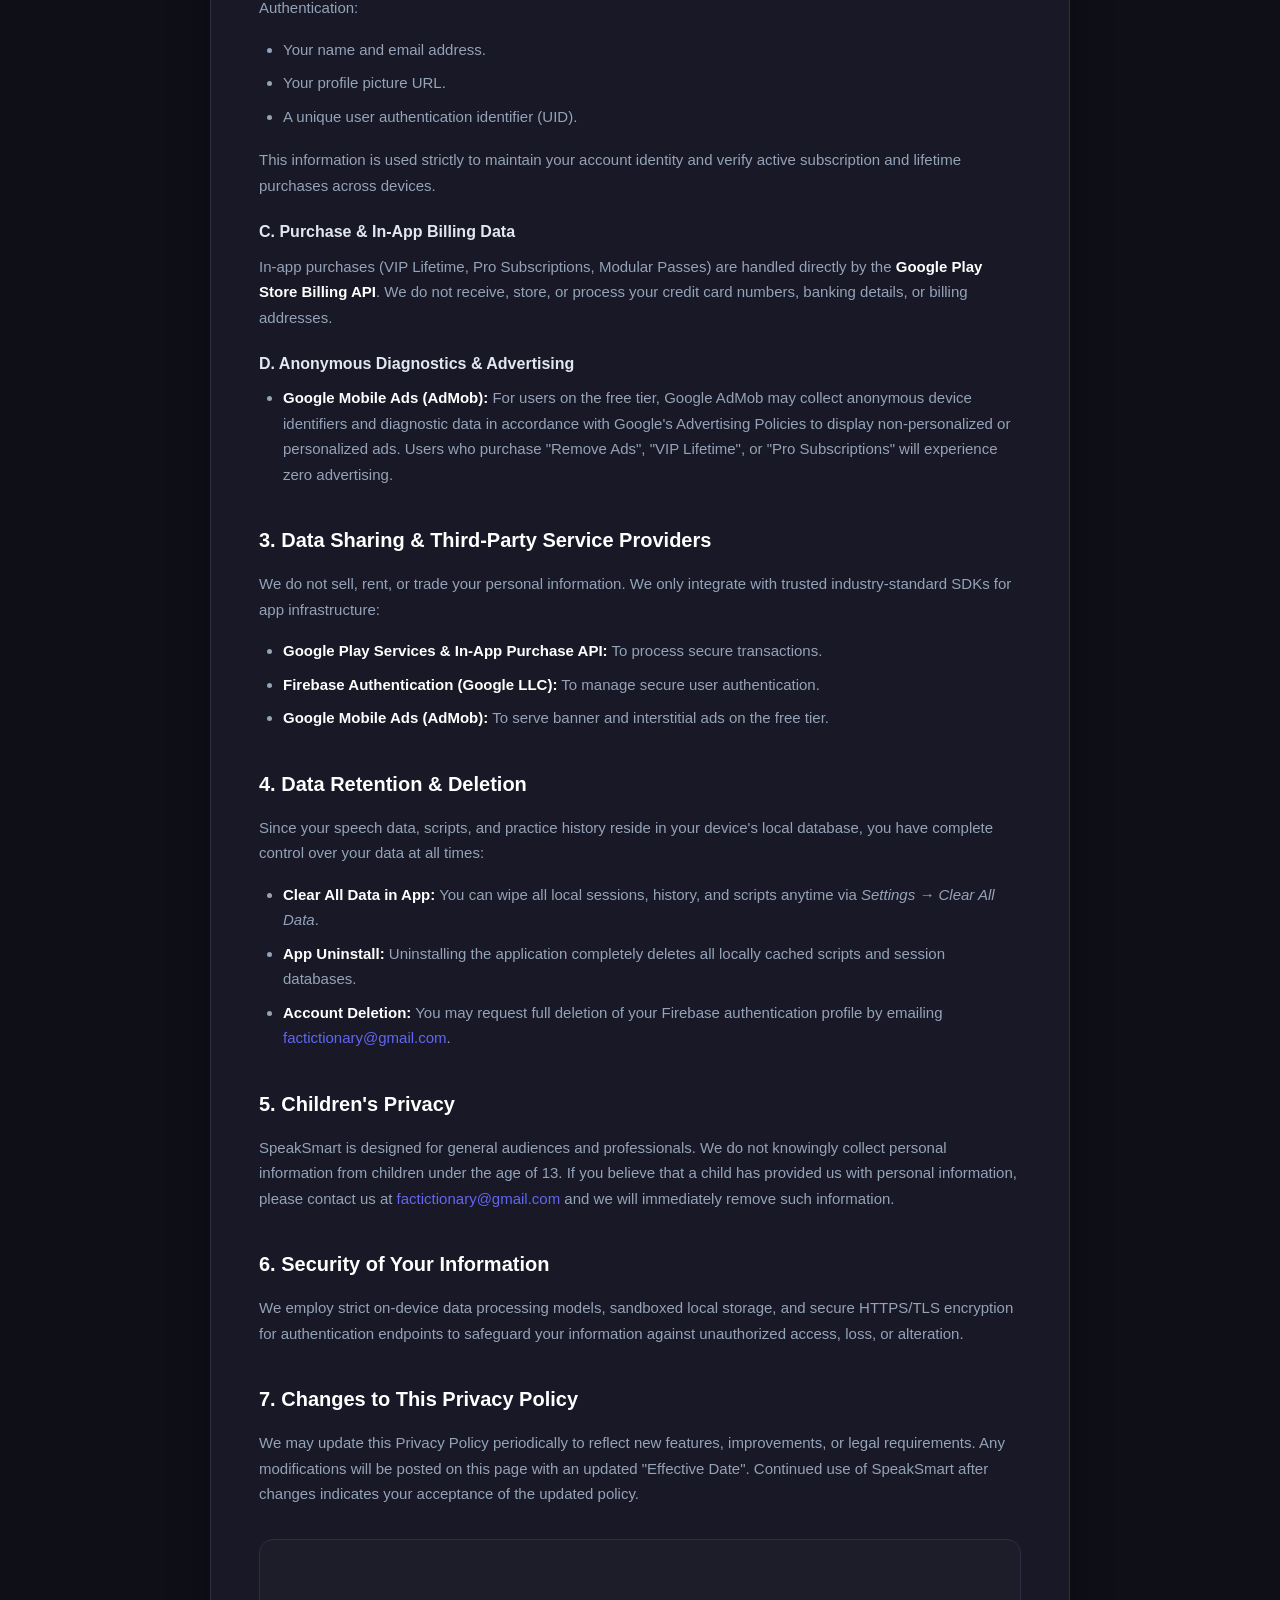
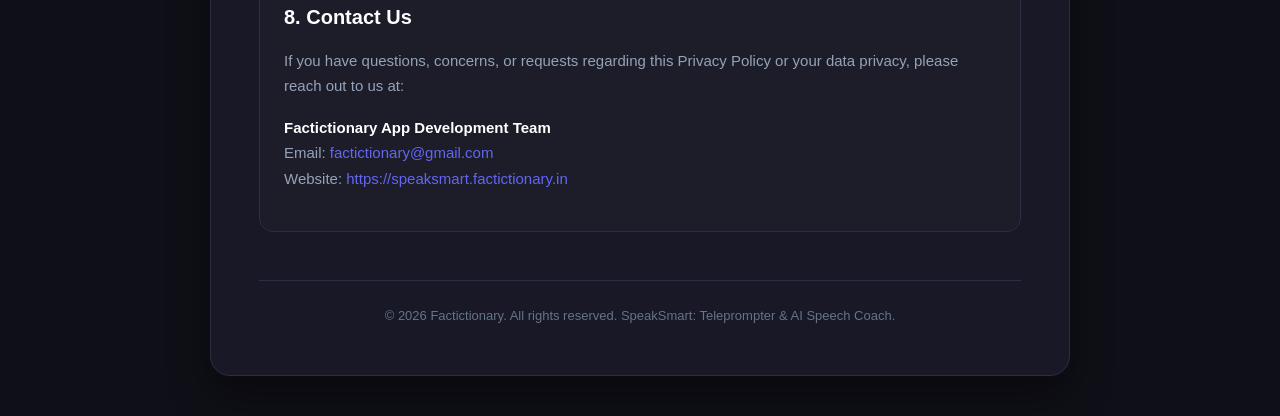
==== commit deb5013b: "Revise privacy policy for SpeakSmart branding and clarity Updated the privacy policy to reflect new " ====
--- a/privacy-policy.html
+++ b/privacy-policy.html
@@ -1,739 +1,302 @@
 <!DOCTYPE html>
 <html lang="en">
 <head>
-  <meta charset="UTF-8" />
-  <meta name="viewport" content="width=device-width, initial-scale=1.0" />
-  <title>Privacy Policy — SpeakSmart</title>
-  <link rel="preconnect" href="https://fonts.googleapis.com" />
-  <link rel="preconnect" href="https://fonts.gstatic.com" crossorigin />
-  <link href="https://fonts.googleapis.com/css2?family=Syne:wght@400;600;700;800&family=Space+Mono:ital,wght@0,400;0,700;1,400&display=swap" rel="stylesheet" />
-  <style>
-    :root {
-      --bg:          #0d0f14;
-      --surface:     #151820;
-      --surface2:    #1c2030;
-      --border:      #252a38;
-      --text:        #e8eaf2;
-      --muted:       #6b7394;
-      --accent:      #7c6ef5;
-      --accent-soft: rgba(124,110,245,0.12);
-      --green:       #34d399;
-      --green-soft:  rgba(52,211,153,0.10);
-      --warm:        #f59e0b;
-    }
-
-    *, *::before, *::after { box-sizing: border-box; margin: 0; padding: 0; }
-
-    html { scroll-behavior: smooth; }
-
-    body {
-      background:  var(--bg);
-      color:       var(--text);
-      font-family: 'Space Mono', monospace;
-      font-size:   14px;
-      line-height: 1.8;
-      min-height:  100vh;
-    }
-
-    /* ── noise overlay ── */
-    body::before {
-      content:  '';
-      position: fixed;
-      inset:    0;
-      background-image: url("data:image/svg+xml,%3Csvg viewBox='0 0 256 256' xmlns='http://www.w3.org/2000/svg'%3E%3Cfilter id='noise'%3E%3CfeTurbulence type='fractalNoise' baseFrequency='0.9' numOctaves='4' stitchTiles='stitch'/%3E%3C/filter%3E%3Crect width='100%25' height='100%25' filter='url(%23noise)' opacity='0.04'/%3E%3C/svg%3E");
-      pointer-events: none;
-      z-index: 0;
-    }
-
-    /* ── layout ── */
-    .wrapper {
-      position:   relative;
-      z-index:    1;
-      max-width:  760px;
-      margin:     0 auto;
-      padding:    0 24px 80px;
-    }
-
-    /* ── header ── */
-    header {
-      padding:         56px 0 48px;
-      border-bottom:   1px solid var(--border);
-      margin-bottom:   48px;
-    }
-
-    .app-badge {
-      display:        inline-flex;
-      align-items:    center;
-      gap:            10px;
-      background:     var(--surface);
-      border:         1px solid var(--border);
-      border-radius:  40px;
-      padding:        6px 16px 6px 8px;
-      margin-bottom:  28px;
-      font-size:      11px;
-      color:          var(--muted);
-      letter-spacing: 0.5px;
-    }
-
-    .app-badge .dot {
-      width:         28px;
-      height:        28px;
-      border-radius: 8px;
-      background:    linear-gradient(135deg, var(--accent), #a78bfa);
-      display:       flex;
-      align-items:   center;
-      justify-content: center;
-      font-size:     14px;
-    }
-
-    h1 {
-      font-family:   'Syne', sans-serif;
-      font-size:     clamp(32px, 6vw, 52px);
-      font-weight:   800;
-      line-height:   1.05;
-      letter-spacing: -1.5px;
-      color:         var(--text);
-      margin-bottom: 16px;
-    }
-
-    h1 span {
-      background:          linear-gradient(135deg, var(--accent), #a78bfa, var(--green));
-      -webkit-background-clip: text;
-      -webkit-text-fill-color: transparent;
-      background-clip:     text;
-    }
-
-    .meta {
-      display:        flex;
-      gap:            20px;
-      flex-wrap:      wrap;
-      font-size:      11px;
-      color:          var(--muted);
-      letter-spacing: 0.5px;
-      margin-top:     20px;
-    }
-
-    .meta span { display: flex; align-items: center; gap: 6px; }
-    .meta .dot-sep { color: var(--border); }
-
-    /* ── highlight box ── */
-    .highlight-box {
-      background:    var(--green-soft);
-      border:        1px solid rgba(52,211,153,0.25);
-      border-radius: 14px;
-      padding:       20px 24px;
-      margin-bottom: 48px;
-      display:       flex;
-      gap:           14px;
-      align-items:   flex-start;
-    }
-
-    .highlight-box .icon { font-size: 20px; flex-shrink: 0; margin-top: 1px; }
-
-    .highlight-box p {
-      font-size:   13px;
-      color:       #a7f3d0;
-      line-height: 1.7;
-    }
-
-    .highlight-box strong { color: var(--green); }
-
-    /* ── sections ── */
-    section {
-      margin-bottom: 44px;
-    }
-
-    .section-num {
-      font-size:      10px;
-      letter-spacing: 2px;
-      color:          var(--accent);
-      font-weight:    700;
-      margin-bottom:  8px;
-      display:        block;
-    }
-
-    h2 {
-      font-family:   'Syne', sans-serif;
-      font-size:     20px;
-      font-weight:   700;
-      color:         var(--text);
-      margin-bottom: 16px;
-      letter-spacing: -0.3px;
-    }
-
-    p {
-      color:         #b0b8d4;
-      margin-bottom: 14px;
-      font-size:     13px;
-    }
-
-    p:last-child { margin-bottom: 0; }
-
-    /* ── cards ── */
-    .card-grid {
-      display:               grid;
-      grid-template-columns: repeat(auto-fit, minmax(200px, 1fr));
-      gap:                   12px;
-      margin-top:            20px;
-    }
-
-    .card {
-      background:    var(--surface);
-      border:        1px solid var(--border);
-      border-radius: 12px;
-      padding:       16px;
-    }
-
-    .card .card-icon { font-size: 20px; margin-bottom: 10px; display: block; }
-
-    .card .card-title {
-      font-family:   'Syne', sans-serif;
-      font-size:     13px;
-      font-weight:   700;
-      color:         var(--text);
-      margin-bottom: 6px;
-    }
-
-    .card p {
-      font-size:   11px;
-      color:       var(--muted);
-      line-height: 1.6;
-      margin:      0;
-    }
-
-    /* ── permission table ── */
-    .perm-table {
-      width:         100%;
-      border-collapse: collapse;
-      margin-top:    16px;
-      font-size:     12px;
-    }
-
-    .perm-table th {
-      text-align:     left;
-      font-family:    'Syne', sans-serif;
-      font-size:      10px;
-      letter-spacing: 1.5px;
-      color:          var(--muted);
-      padding:        8px 12px;
-      border-bottom:  1px solid var(--border);
-    }
-
-    .perm-table td {
-      padding:       12px;
-      border-bottom: 1px solid var(--border);
-      color:         #b0b8d4;
-      vertical-align: top;
-    }
-
-    .perm-table tr:last-child td { border-bottom: none; }
-
-    .perm-table tr:hover td { background: var(--surface); }
-
-    .badge {
-      display:        inline-block;
-      padding:        2px 8px;
-      border-radius:  4px;
-      font-size:      10px;
-      font-weight:    700;
-      letter-spacing: 0.5px;
-      white-space:    nowrap;
-    }
-
-    .badge-required {
-      background: rgba(245,158,11,0.15);
-      color:      var(--warm);
-    }
-
-    .badge-optional {
-      background: rgba(107,115,148,0.2);
-      color:      var(--muted);
-    }
-
-    .perm-name {
-      font-family: 'Space Mono', monospace;
-      font-size:   11px;
-      color:       var(--accent);
-      display:     block;
-      margin-bottom: 4px;
-    }
-
-    /* ── inline highlight ── */
-    .inline-highlight {
-      background:    var(--accent-soft);
-      border:        1px solid rgba(124,110,245,0.2);
-      border-radius: 10px;
-      padding:       14px 18px;
-      margin:        14px 0;
-    }
-
-    .inline-highlight p {
-      font-size:   12px;
-      color:       #c4beff;
-      margin:      0;
-      line-height: 1.7;
-    }
-
-    /* ── list ── */
-    ul {
-      list-style: none;
-      margin:     10px 0 14px;
-    }
-
-    ul li {
-      position:    relative;
-      padding-left: 20px;
-      font-size:   13px;
-      color:       #b0b8d4;
-      margin-bottom: 8px;
-      line-height: 1.65;
-    }
-
-    ul li::before {
-      content:    '→';
-      position:   absolute;
-      left:       0;
-      color:      var(--accent);
-      font-size:  12px;
-    }
-
-    /* ── divider ── */
-    .divider {
-      border:        none;
-      border-top:    1px solid var(--border);
-      margin:        44px 0;
-    }
-
-    /* ── contact block ── */
-    .contact-block {
-      background:    var(--surface);
-      border:        1px solid var(--border);
-      border-radius: 14px;
-      padding:       28px;
-    }
-
-    .contact-block h2 { margin-bottom: 10px; }
-
-    .contact-link {
-      display:        inline-flex;
-      align-items:    center;
-      gap:            8px;
-      color:          var(--accent);
-      font-size:      13px;
-      text-decoration: none;
-      border:         1px solid rgba(124,110,245,0.3);
-      border-radius:  8px;
-      padding:        8px 14px;
-      margin-top:     12px;
-      transition:     background 0.15s, border-color 0.15s;
-    }
-
-    .contact-link:hover {
-      background:   var(--accent-soft);
-      border-color: var(--accent);
-    }
-
-    /* ── footer ── */
-    footer {
-      border-top:     1px solid var(--border);
-      margin-top:     60px;
-      padding-top:    28px;
-      display:        flex;
-      justify-content: space-between;
-      align-items:    center;
-      flex-wrap:      wrap;
-      gap:            12px;
-      font-size:      11px;
-      color:          var(--muted);
-    }
-
-    /* ── toc ── */
-    .toc {
-      background:    var(--surface);
-      border:        1px solid var(--border);
-      border-radius: 12px;
-      padding:       20px 24px;
-      margin-bottom: 44px;
-    }
-
-    .toc-title {
-      font-family:    'Syne', sans-serif;
-      font-size:      11px;
-      font-weight:    700;
-      letter-spacing: 1.5px;
-      color:          var(--muted);
-      margin-bottom:  12px;
-      display:        block;
-    }
-
-    .toc ol {
-      list-style:   decimal;
-      padding-left: 18px;
-    }
-
-    .toc ol li {
-      padding-left: 0;
-      margin-bottom: 6px;
-    }
-
-    .toc ol li::before { display: none; }
-
-    .toc a {
-      color:           #b0b8d4;
-      text-decoration: none;
-      font-size:       12px;
-      transition:      color 0.1s;
-    }
-
-    .toc a:hover { color: var(--accent); }
-
-    /* ── scroll reveal ── */
-    @keyframes fadeUp {
-      from { opacity: 0; transform: translateY(18px); }
-      to   { opacity: 1; transform: translateY(0); }
-    }
-
-    .wrapper > * {
-      animation: fadeUp 0.5s ease both;
-    }
-
-    header       { animation-delay: 0.05s; }
-    .highlight-box { animation-delay: 0.12s; }
-    .toc         { animation-delay: 0.18s; }
-    section      { animation-delay: 0.22s; }
-
-    @media (max-width: 600px) {
-      header { padding: 36px 0 32px; }
-      .card-grid { grid-template-columns: 1fr; }
-      .perm-table { font-size: 11px; }
-      footer { flex-direction: column; align-items: flex-start; }
-    }
-  </style>
+    <meta charset="UTF-8">
+    <meta name="viewport" content="width=device-width, initial-scale=1.0">
+    <title>Privacy Policy - SpeakSmart: Teleprompter & AI Speech Coach</title>
+    <style>
+        :root {
+            --primary: #6366F1;
+            --primary-dark: #4F46E5;
+            --accent-green: #10B981;
+            --bg: #0F0F17;
+            --surface: #181826;
+            --border: #2D2D44;
+            --text-primary: #F8FAFC;
+            --text-secondary: #94A3B8;
+            --text-muted: #64748B;
+        }
+
+        * {
+            margin: 0;
+            padding: 0;
+            box-sizing: border-box;
+        }
+
+        body {
+            font-family: -apple-system, BlinkMacSystemFont, "Segoe UI", Roboto, Helvetica, Arial, sans-serif;
+            background-color: var(--bg);
+            color: var(--text-primary);
+            line-height: 1.7;
+            padding: 40px 20px;
+        }
+
+        .container {
+            max-width: 860px;
+            margin: 0 auto;
+            background-color: var(--surface);
+            padding: 48px;
+            border-radius: 20px;
+            border: 1px solid var(--border);
+            box-shadow: 0 20px 40px rgba(0, 0, 0, 0.4);
+        }
+
+        .header {
+            border-bottom: 1px solid var(--border);
+            padding-bottom: 24px;
+            margin-bottom: 32px;
+        }
+
+        .badge {
+            display: inline-block;
+            background: linear-gradient(135deg, rgba(99, 102, 241, 0.2), rgba(16, 185, 129, 0.2));
+            color: var(--accent-green);
+            padding: 6px 14px;
+            border-radius: 20px;
+            font-size: 13px;
+            font-weight: 700;
+            margin-bottom: 16px;
+            border: 1px solid rgba(16, 185, 129, 0.3);
+        }
+
+        h1 {
+            font-size: 32px;
+            font-weight: 800;
+            color: #FFFFFF;
+            letter-spacing: -0.5px;
+            margin-bottom: 8px;
+        }
+
+        .effective-date {
+            color: var(--text-muted);
+            font-size: 14px;
+        }
+
+        h2 {
+            font-size: 20px;
+            font-weight: 700;
+            color: #FFFFFF;
+            margin-top: 36px;
+            margin-bottom: 14px;
+            display: flex;
+            align-items: center;
+            gap: 10px;
+        }
+
+        h3 {
+            font-size: 16px;
+            font-weight: 600;
+            color: #E2E8F0;
+            margin-top: 20px;
+            margin-bottom: 8px;
+        }
+
+        p {
+            color: var(--text-secondary);
+            margin-bottom: 16px;
+            font-size: 15px;
+        }
+
+        ul {
+            color: var(--text-secondary);
+            margin-left: 24px;
+            margin-bottom: 18px;
+            font-size: 15px;
+        }
+
+        li {
+            margin-bottom: 8px;
+        }
+
+        strong {
+            color: #FFFFFF;
+        }
+
+        .highlight-card {
+            background: rgba(99, 102, 241, 0.08);
+            border-left: 4px solid var(--primary);
+            padding: 20px;
+            border-radius: 0 12px 12px 0;
+            margin: 24px 0;
+        }
+
+        .highlight-card p {
+            margin-bottom: 0;
+            color: #CBD5E1;
+        }
+
+        .privacy-pillar-grid {
+            display: grid;
+            grid-template-columns: repeat(auto-fit, minmax(240px, 1fr));
+            gap: 16px;
+            margin: 20px 0;
+        }
+
+        .pillar-card {
+            background: rgba(255, 255, 255, 0.03);
+            border: 1px solid var(--border);
+            padding: 20px;
+            border-radius: 14px;
+        }
+
+        .pillar-card h4 {
+            color: var(--accent-green);
+            font-size: 15px;
+            font-weight: 700;
+            margin-bottom: 8px;
+        }
+
+        .pillar-card p {
+            font-size: 13.5px;
+            color: var(--text-muted);
+            margin: 0;
+        }
+
+        a {
+            color: var(--primary);
+            text-decoration: none;
+            font-weight: 500;
+        }
+
+        a:hover {
+            text-decoration: underline;
+        }
+
+        .contact-box {
+            background: rgba(255, 255, 255, 0.02);
+            border: 1px solid var(--border);
+            border-radius: 14px;
+            padding: 24px;
+            margin-top: 32px;
+        }
+
+        .footer {
+            border-top: 1px solid var(--border);
+            padding-top: 24px;
+            margin-top: 48px;
+            text-align: center;
+            font-size: 13px;
+            color: var(--text-muted);
+        }
+
+        @media (max-width: 768px) {
+            body {
+                padding: 16px;
+            }
+            .container {
+                padding: 24px;
+            }
+            h1 {
+                font-size: 26px;
+            }
+        }
+    </style>
 </head>
 <body>
-<div class="wrapper">
-
-  <!-- HEADER -->
-  <header>
-    <div class="app-badge">
-      <span class="dot">🎤</span>
-      SpeakSmart
-    </div>
-    <h1>Privacy<br /><span>Policy</span></h1>
-    <div class="meta">
-      <span>Effective: <strong style="color:var(--text)">January 1, 2025</strong></span>
-      <span class="dot-sep">·</span>
-      <span>Last updated: <strong style="color:var(--text)">January 1, 2025</strong></span>
-      <span class="dot-sep">·</span>
-      <span>Version 1.0</span>
-    </div>
-  </header>
-
-  <!-- TLDR -->
-  <div class="highlight-box">
-    <span class="icon">🔒</span>
-    <p>
-      <strong>The short version:</strong> SpeakSmart processes your voice recordings
-      <strong>entirely on your device</strong>. Audio never leaves your phone.
-      We do not sell your data, share it with advertisers, or store it on external servers.
-      The only data we collect is what's strictly needed to provide subscriptions and show relevant ads.
-    </p>
-  </div>
-
-  <!-- TABLE OF CONTENTS -->
-  <div class="toc">
-    <span class="toc-title">CONTENTS</span>
-    <ol>
-      <li><a href="#s1">Information We Collect</a></li>
-      <li><a href="#s2">Microphone & Audio Processing</a></li>
-      <li><a href="#s3">How We Use Information</a></li>
-      <li><a href="#s4">Data Storage & Security</a></li>
-      <li><a href="#s5">Third-Party Services</a></li>
-      <li><a href="#s6">Advertising</a></li>
-      <li><a href="#s7">Children's Privacy</a></li>
-      <li><a href="#s8">Your Rights & Choices</a></li>
-      <li><a href="#s9">Changes to This Policy</a></li>
-      <li><a href="#s10">Contact Us</a></li>
-    </ol>
-  </div>
-
-  <!-- S1 -->
-  <section id="s1">
-    <span class="section-num">01 —</span>
-    <h2>Information We Collect</h2>
-    <p>We collect the minimum information necessary to provide the app's features. Here's exactly what that means:</p>
-
-    <div class="card-grid">
-      <div class="card">
-        <span class="card-icon">📊</span>
-        <div class="card-title">Session Data</div>
-        <p>Scores, duration, word counts, and speech metrics from your practice sessions. Stored only on your device.</p>
-      </div>
-      <div class="card">
-        <span class="card-icon">🔑</span>
-        <div class="card-title">Account Info</div>
-        <p>If you sign in with Google: your name, email address, and profile photo — used to link your subscription.</p>
-      </div>
-      <div class="card">
-        <span class="card-icon">💳</span>
-        <div class="card-title">Purchase Records</div>
-        <p>Subscription status and transaction IDs from Google Play or Apple App Store. We never see your payment details.</p>
-      </div>
-      <div class="card">
-        <span class="card-icon">📱</span>
-        <div class="card-title">Device Info</div>
-        <p>OS version, device model, and a random ad identifier — only if you are on the free tier with ads enabled.</p>
-      </div>
-    </div>
-  </section>
-
-  <hr class="divider" />
-
-  <!-- S2 -->
-  <section id="s2">
-    <span class="section-num">02 —</span>
-    <h2>Microphone &amp; Audio Processing</h2>
-    <p>
-      SpeakSmart requires microphone access (<code>RECORD_AUDIO</code>) solely to transcribe your speech
-      during practice sessions. This permission is the core function of the app.
-    </p>
-
-    <table class="perm-table">
-      <thead>
-        <tr>
-          <th>Permission</th>
-          <th>Why It's Needed</th>
-          <th>Status</th>
-        </tr>
-      </thead>
-      <tbody>
-        <tr>
-          <td>
-            <span class="perm-name">RECORD_AUDIO</span>
-            Microphone access
-          </td>
-          <td>Live speech transcription during practice sessions using on-device speech-to-text</td>
-          <td><span class="badge badge-required">REQUIRED</span></td>
-        </tr>
-        <tr>
-          <td>
-            <span class="perm-name">INTERNET</span>
-            Network access
-          </td>
-          <td>Subscription verification, authentication, and serving ads to free users</td>
-          <td><span class="badge badge-required">REQUIRED</span></td>
-        </tr>
-        <tr>
-          <td>
-            <span class="perm-name">BILLING</span>
-            In-app purchases
-          </td>
-          <td>Processing Pro subscriptions and one-time purchases via Google Play</td>
-          <td><span class="badge badge-required">REQUIRED</span></td>
-        </tr>
-        <tr>
-          <td>
-            <span class="perm-name">RECEIVE_BOOT_COMPLETED</span>
-            Device startup
-          </td>
-          <td>Restoring daily reminder notifications after device reboot</td>
-          <td><span class="badge badge-optional">OPTIONAL</span></td>
-        </tr>
-      </tbody>
-    </table>
-
-    <div class="inline-highlight">
-      <p>
-        🎙 <strong>Audio is never recorded as a file, uploaded, or transmitted.</strong>
-        The microphone stream is passed directly to Android's built-in
-        <code>SpeechRecognizer</code> API (on-device). Raw audio is discarded immediately
-        after transcription. Only the resulting text transcript is stored, locally on your device.
-      </p>
-    </div>
-  </section>
-
-  <hr class="divider" />
-
-  <!-- S3 -->
-  <section id="s3">
-    <span class="section-num">03 —</span>
-    <h2>How We Use Information</h2>
-    <p>Your data is used for the following purposes — nothing else:</p>
-    <ul>
-      <li>Analysing your speech patterns to generate coaching scores and feedback</li>
-      <li>Storing session history so you can track your progress over time</li>
-      <li>Verifying and restoring your Pro subscription across devices and reinstalls</li>
-      <li>Displaying relevant advertisements to free users via Google AdMob</li>
-      <li>Sending optional daily practice reminder notifications (if enabled)</li>
-      <li>Improving app stability by diagnosing crashes (anonymised, via Firebase Crashlytics)</li>
-    </ul>
-    <p>We do <strong>not</strong> use your data to build advertising profiles, sell to third parties, or train AI/ML models.</p>
-  </section>
-
-  <hr class="divider" />
-
-  <!-- S4 -->
-  <section id="s4">
-    <span class="section-num">04 —</span>
-    <h2>Data Storage &amp; Security</h2>
-    <p>
-      All session data — transcripts, scores, metrics, and history — is stored in a local
-      SQLite database on your device. This data is not backed up to any external server by default.
-    </p>
-    <p>
-      If you sign in with Google, your account information is stored in Firebase Authentication.
-      Firebase is a Google service governed by Google's privacy policy and is operated on
-      infrastructure that complies with ISO 27001, SOC 1, SOC 2, and SOC 3 standards.
-    </p>
-    <div class="inline-highlight">
-      <p>
-        🗑 <strong>Deleting your account</strong> from within the app (Settings → Account → Delete Account)
-        permanently removes all locally stored data and delinks your Google account.
-        Subscription records held by Google Play or Apple are governed by their respective policies.
-      </p>
-    </div>
-  </section>
-
-  <hr class="divider" />
-
-  <!-- S5 -->
-  <section id="s5">
-    <span class="section-num">05 —</span>
-    <h2>Third-Party Services</h2>
-    <p>SpeakSmart integrates the following third-party SDKs. Each operates under its own privacy policy:</p>
-
-    <table class="perm-table">
-      <thead>
-        <tr>
-          <th>Service</th>
-          <th>Purpose</th>
-          <th>Data Shared</th>
-        </tr>
-      </thead>
-      <tbody>
-        <tr>
-          <td><strong>Firebase Auth</strong><br /><small style="color:var(--muted)">Google</small></td>
-          <td>Account sign-in and subscription linking</td>
-          <td>Email, display name, UID</td>
-        </tr>
-        <tr>
-          <td><strong>Google AdMob</strong><br /><small style="color:var(--muted)">Google</small></td>
-          <td>Displaying ads to free users only</td>
-          <td>Ad ID, device info, IP (free tier only)</td>
-        </tr>
-        <tr>
-          <td><strong>Google Play Billing</strong><br /><small style="color:var(--muted)">Google</small></td>
-          <td>Processing subscriptions and purchases</td>
-          <td>Purchase tokens (no payment details)</td>
-        </tr>
-        <tr>
-          <td><strong>Firebase Crashlytics</strong><br /><small style="color:var(--muted)">Google</small></td>
-          <td>Anonymous crash reporting</td>
-          <td>Stack traces, device model, OS version</td>
-        </tr>
-        <tr>
-          <td><strong>Google Sign-In</strong><br /><small style="color:var(--muted)">Google</small></td>
-          <td>OAuth authentication</td>
-          <td>Google profile (name, email, photo)</td>
-        </tr>
-      </tbody>
-    </table>
-
-    <p style="margin-top:14px">Google's privacy policy applies to all Google services above: <a href="https://policies.google.com/privacy" style="color:var(--accent)">policies.google.com/privacy</a></p>
-  </section>
-
-  <hr class="divider" />
-
-  <!-- S6 -->
-  <section id="s6">
-    <span class="section-num">06 —</span>
-    <h2>Advertising</h2>
-    <p>
-      Free users see advertisements served by Google AdMob. These ads may be personalised
-      based on your device's advertising ID and general usage patterns as permitted by your
-      device-level ad personalisation settings.
-    </p>
-    <ul>
-      <li>Pro subscribers see <strong>no advertisements</strong> of any kind</li>
-      <li>You can opt out of personalised ads in your device settings (Google → Ads → Opt out of Ads Personalisation)</li>
-      <li>We do not pass any voice data, transcripts, or health information to advertisers</li>
-    </ul>
-  </section>
-
-  <hr class="divider" />
-
-  <!-- S7 -->
-  <section id="s7">
-    <span class="section-num">07 —</span>
-    <h2>Children's Privacy</h2>
-    <p>
-      SpeakSmart is not directed at children under the age of 13 (or 16 in the European Economic Area).
-      We do not knowingly collect personal information from children. If you believe your child has
-      provided personal information to us, please contact us immediately and we will delete it promptly.
-    </p>
-  </section>
-
-  <hr class="divider" />
-
-  <!-- S8 -->
-  <section id="s8">
-    <span class="section-num">08 —</span>
-    <h2>Your Rights &amp; Choices</h2>
-    <p>Depending on your location, you may have the following rights regarding your personal data:</p>
-    <ul>
-      <li><strong>Access:</strong> Request a copy of the data we hold about you</li>
-      <li><strong>Deletion:</strong> Delete your account and all associated data from within the app at any time</li>
-      <li><strong>Correction:</strong> Update your account information via Google Account settings</li>
-      <li><strong>Portability:</strong> Export your session history from within the app (Pro feature)</li>
-      <li><strong>Opt-out of ads:</strong> Upgrade to Pro or adjust your device-level ad settings</li>
-      <li><strong>Microphone revocation:</strong> Revoke microphone permission in device settings at any time (this will disable speech recording functionality)</li>
-    </ul>
-    <p>
-      Residents of California (CCPA), the European Economic Area (GDPR), and other jurisdictions
-      with applicable privacy laws may submit data requests via the contact details below.
-      We will respond within 30 days.
-    </p>
-  </section>
-
-  <hr class="divider" />
-
-  <!-- S9 -->
-  <section id="s9">
-    <span class="section-num">09 —</span>
-    <h2>Changes to This Policy</h2>
-    <p>
-      We may update this Privacy Policy from time to time. When we do, we will revise the
-      "Last updated" date at the top of this page and, for material changes, notify you
-      within the app. Continued use of SpeakSmart after changes are posted constitutes
-      your acceptance of the updated policy.
-    </p>
-  </section>
-
-  <hr class="divider" />
-
-  <!-- S10 -->
-  <section id="s10">
-    <div class="contact-block">
-      <span class="section-num">10 —</span>
-      <h2>Contact Us</h2>
-      <p>
-        If you have any questions about this Privacy Policy, wish to exercise your data rights,
-        or want to report a privacy concern, please reach out:
-      </p>
-      <p style="color:var(--muted);font-size:12px;margin-top:10px">
-        Replace the email below with your support address before publishing.
-      </p>
-      <a class="contact-link" href="mailto:factictionary@gmail.com">
-        ✉ factictionary@gmail.com
-      </a>
-    </div>
-  </section>
-
-  <!-- FOOTER -->
-  <footer>
-    <span>© 2026 SpeakSmart. All rights reserved.</span>
-  </footer>
-
+
+<div class="container">
+    <div class="header">
+        <div class="badge">100% ON-DEVICE PRIVACY GUARANTEE</div>
+        <h1>Privacy Policy</h1>
+        <p class="effective-date">Last Updated: September 12, 2026 | Effective Date: September 12, 2026</p>
+    </div>
+
+    <p>Welcome to <strong>SpeakSmart: Teleprompter & AI Speech Coach</strong> ("SpeakSmart", "we", "our", or "us"), developed by Factictionary. This Privacy Policy outlines our principles and practices regarding the collection, storage, use, and protection of information when you use our mobile application and related services.</p>
+
+    <div class="highlight-card">
+        <p><strong>Our Core Privacy Commitment:</strong> SpeakSmart is engineered with a privacy-first, on-device architecture. Your camera video recordings, audio streams, voice transcriptions, and written scripts are processed <strong>100% locally on your device</strong>. We do not transmit, record, listen to, or store your voice, speech transcripts, or camera video on remote cloud servers.</p>
+    </div>
+
+    <div class="privacy-pillar-grid">
+        <div class="pillar-card">
+            <h4>🔒 100% Offline AI Speech Processing</h4>
+            <p>Real-time speech-to-text transcription, filler word detection, and pace analysis run exclusively on your phone's processor.</p>
+        </div>
+        <div class="pillar-card">
+            <h4>📹 Local Video & Script Storage</h4>
+            <p>Prompter scripts and recorded videos remain in your device's internal storage or photo gallery and are never uploaded to our servers.</p>
+        </div>
+        <div class="pillar-card">
+            <h4>🚫 Zero Voice Data Selling</h4>
+            <p>We do not monetize, sell, license, or share your personal audio or video data with third parties or AI training farms.</p>
+        </div>
+    </div>
+
+    <h2>1. Device Permissions & How We Use Them</h2>
+    <p>To provide our Teleprompter and Speech Coaching features, SpeakSmart requests the following runtime permissions on your device:</p>
+    <ul>
+        <li><strong>Microphone (RECORD_AUDIO):</strong> Used to detect your spoken words in real time for automatic teleprompter voice scrolling and speech coaching analytics (filler word counts, pace gauge, pauses). Audio is processed entirely in device RAM in real time and is discarded immediately after analysis.</li>
+        <li><strong>Camera (CAMERA):</strong> Used exclusively within the Teleprompter Studio to display camera preview and record video presentations while scrolling your script. Video frames are rendered and saved directly to your local device.</li>
+        <li><strong>System Alert Window / Overlay (SYSTEM_ALERT_WINDOW):</strong> Required on Android to render the Floating Prompter over other apps (e.g., Zoom, Google Meet, Teams, TikTok, YouTube, Instagram). No screen recording or background surveillance occurs.</li>
+        <li><strong>Storage / Media:</strong> Used to import custom script files (.txt, .doc) from your device and export practice reports (.pdf) or recorded videos to your gallery.</li>
+        <li><strong>Notifications (POST_NOTIFICATIONS):</strong> Used solely for optional local daily practice reminders configured by you.</li>
+    </ul>
+
+    <h2>2. Information We Collect</h2>
+    
+    <h3>A. Data You Create Locally (Never Transmitted to Us)</h3>
+    <ul>
+        <li><strong>Teleprompter Scripts:</strong> Text scripts, speech notes, and formatting settings saved in local SQLite database.</li>
+        <li><strong>Recorded Videos & Audio:</strong> Media recorded in Teleprompter Studio saved to your local gallery.</li>
+        <li><strong>Speech Analytics & History:</strong> Session scores, filler word statistics, streaks, and achievements saved locally.</li>
+    </ul>
+
+    <h3>B. Optional Account Data (Firebase Authentication)</h3>
+    <p>If you choose to sign in using Google Sign-In, we receive basic authentication identifiers through Google Firebase Authentication:</p>
+    <ul>
+        <li>Your name and email address.</li>
+        <li>Your profile picture URL.</li>
+        <li>A unique user authentication identifier (UID).</li>
+    </ul>
+    <p>This information is used strictly to maintain your account identity and verify active subscription and lifetime purchases across devices.</p>
+
+    <h3>C. Purchase & In-App Billing Data</h3>
+    <p>In-app purchases (VIP Lifetime, Pro Subscriptions, Modular Passes) are handled directly by the <strong>Google Play Store Billing API</strong>. We do not receive, store, or process your credit card numbers, banking details, or billing addresses.</p>
+
+    <h3>D. Anonymous Diagnostics & Advertising</h3>
+    <ul>
+        <li><strong>Google Mobile Ads (AdMob):</strong> For users on the free tier, Google AdMob may collect anonymous device identifiers and diagnostic data in accordance with Google's Advertising Policies to display non-personalized or personalized ads. Users who purchase "Remove Ads", "VIP Lifetime", or "Pro Subscriptions" will experience zero advertising.</li>
+    </ul>
+
+    <h2>3. Data Sharing & Third-Party Service Providers</h2>
+    <p>We do not sell, rent, or trade your personal information. We only integrate with trusted industry-standard SDKs for app infrastructure:</p>
+    <ul>
+        <li><strong>Google Play Services & In-App Purchase API:</strong> To process secure transactions.</li>
+        <li><strong>Firebase Authentication (Google LLC):</strong> To manage secure user authentication.</li>
+        <li><strong>Google Mobile Ads (AdMob):</strong> To serve banner and interstitial ads on the free tier.</li>
+    </ul>
+
+    <h2>4. Data Retention & Deletion</h2>
+    <p>Since your speech data, scripts, and practice history reside in your device's local database, you have complete control over your data at all times:</p>
+    <ul>
+        <li><strong>Clear All Data in App:</strong> You can wipe all local sessions, history, and scripts anytime via <em>Settings → Clear All Data</em>.</li>
+        <li><strong>App Uninstall:</strong> Uninstalling the application completely deletes all locally cached scripts and session databases.</li>
+        <li><strong>Account Deletion:</strong> You may request full deletion of your Firebase authentication profile by emailing <a href="mailto:factictionary@gmail.com">factictionary@gmail.com</a>.</li>
+    </ul>
+
+    <h2>5. Children's Privacy</h2>
+    <p>SpeakSmart is designed for general audiences and professionals. We do not knowingly collect personal information from children under the age of 13. If you believe that a child has provided us with personal information, please contact us at <a href="mailto:factictionary@gmail.com">factictionary@gmail.com</a> and we will immediately remove such information.</p>
+
+    <h2>6. Security of Your Information</h2>
+    <p>We employ strict on-device data processing models, sandboxed local storage, and secure HTTPS/TLS encryption for authentication endpoints to safeguard your information against unauthorized access, loss, or alteration.</p>
+
+    <h2>7. Changes to This Privacy Policy</h2>
+    <p>We may update this Privacy Policy periodically to reflect new features, improvements, or legal requirements. Any modifications will be posted on this page with an updated "Effective Date". Continued use of SpeakSmart after changes indicates your acceptance of the updated policy.</p>
+
+    <div class="contact-box">
+        <h2>8. Contact Us</h2>
+        <p>If you have questions, concerns, or requests regarding this Privacy Policy or your data privacy, please reach out to us at:</p>
+        <p>
+            <strong>Factictionary App Development Team</strong><br>
+            Email: <a href="mailto:factictionary@gmail.com">factictionary@gmail.com</a><br>
+            Website: <a href="https://speaksmart.factictionary.in" target="_blank">https://speaksmart.factictionary.in</a>
+        </p>
+    </div>
+
+    <div class="footer">
+        &copy; 2026 Factictionary. All rights reserved. SpeakSmart: Teleprompter & AI Speech Coach.
+    </div>
 </div>
+
 </body>
 </html>
